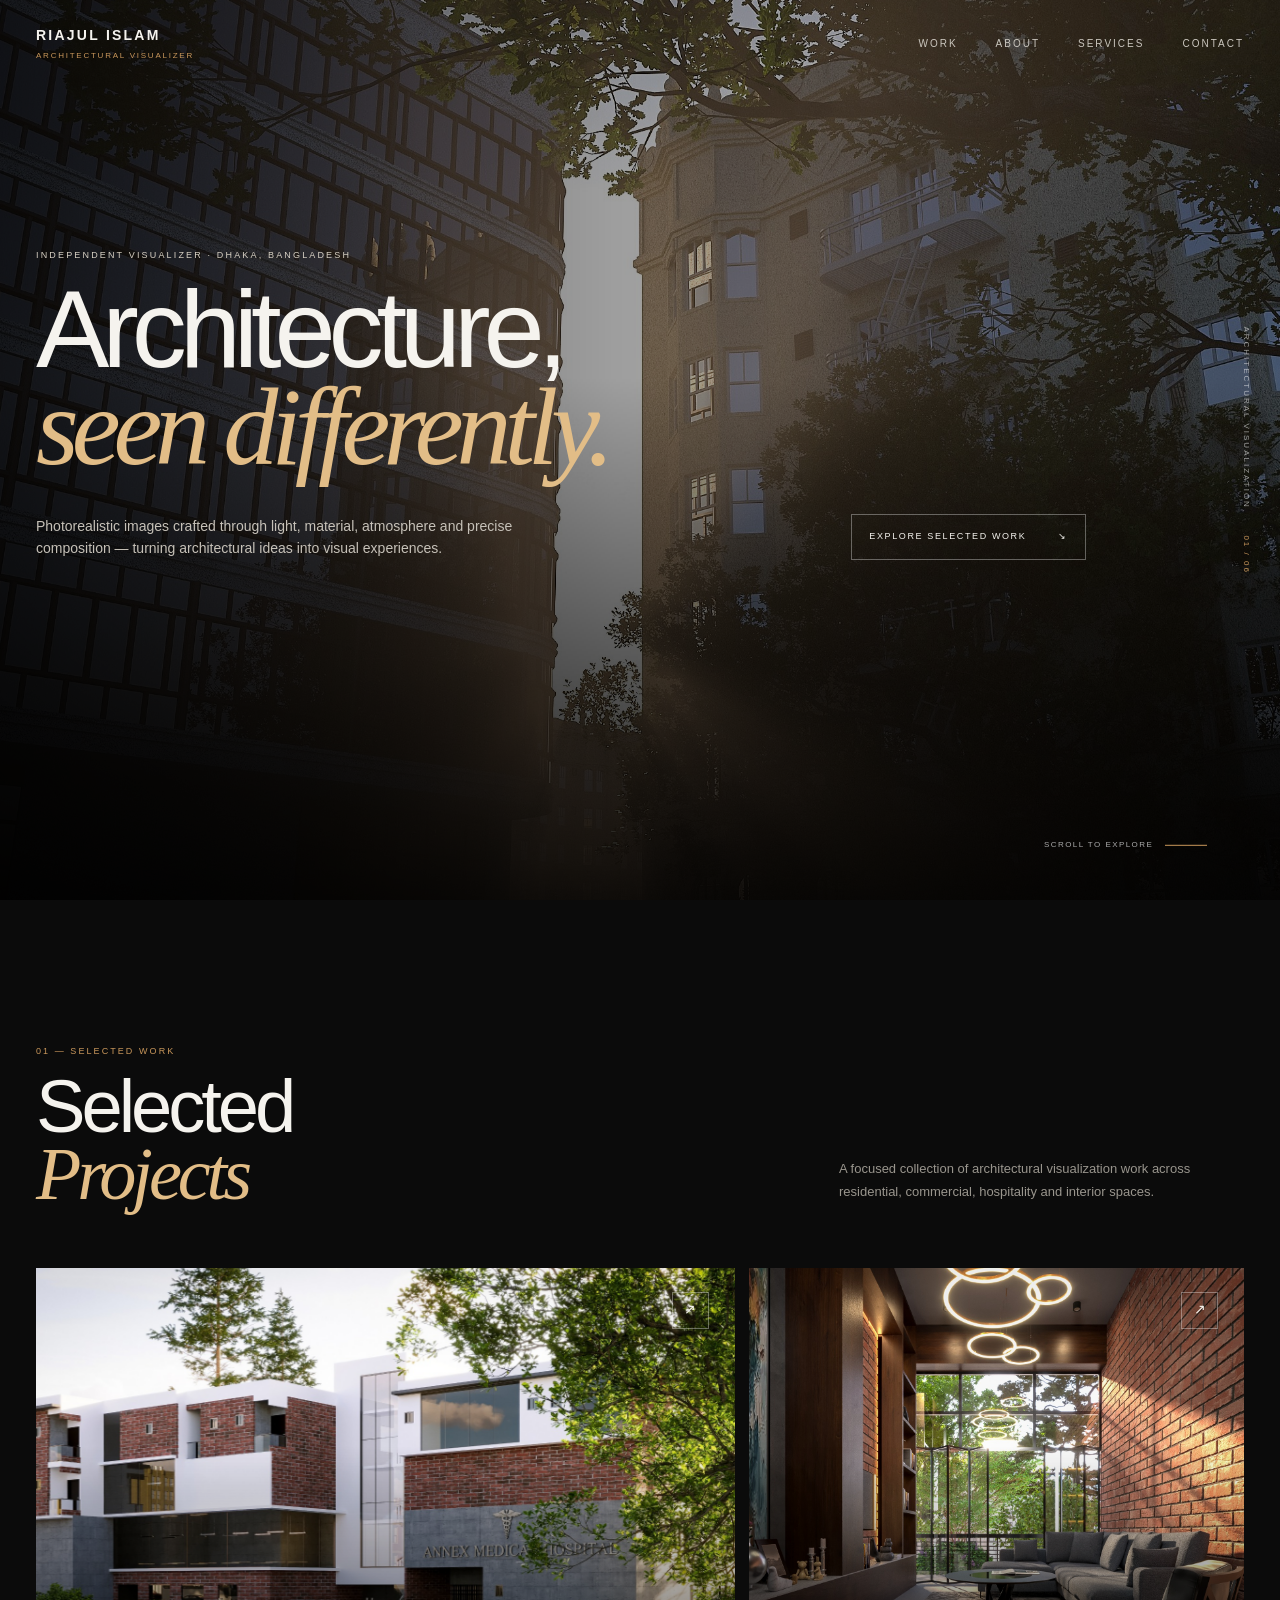
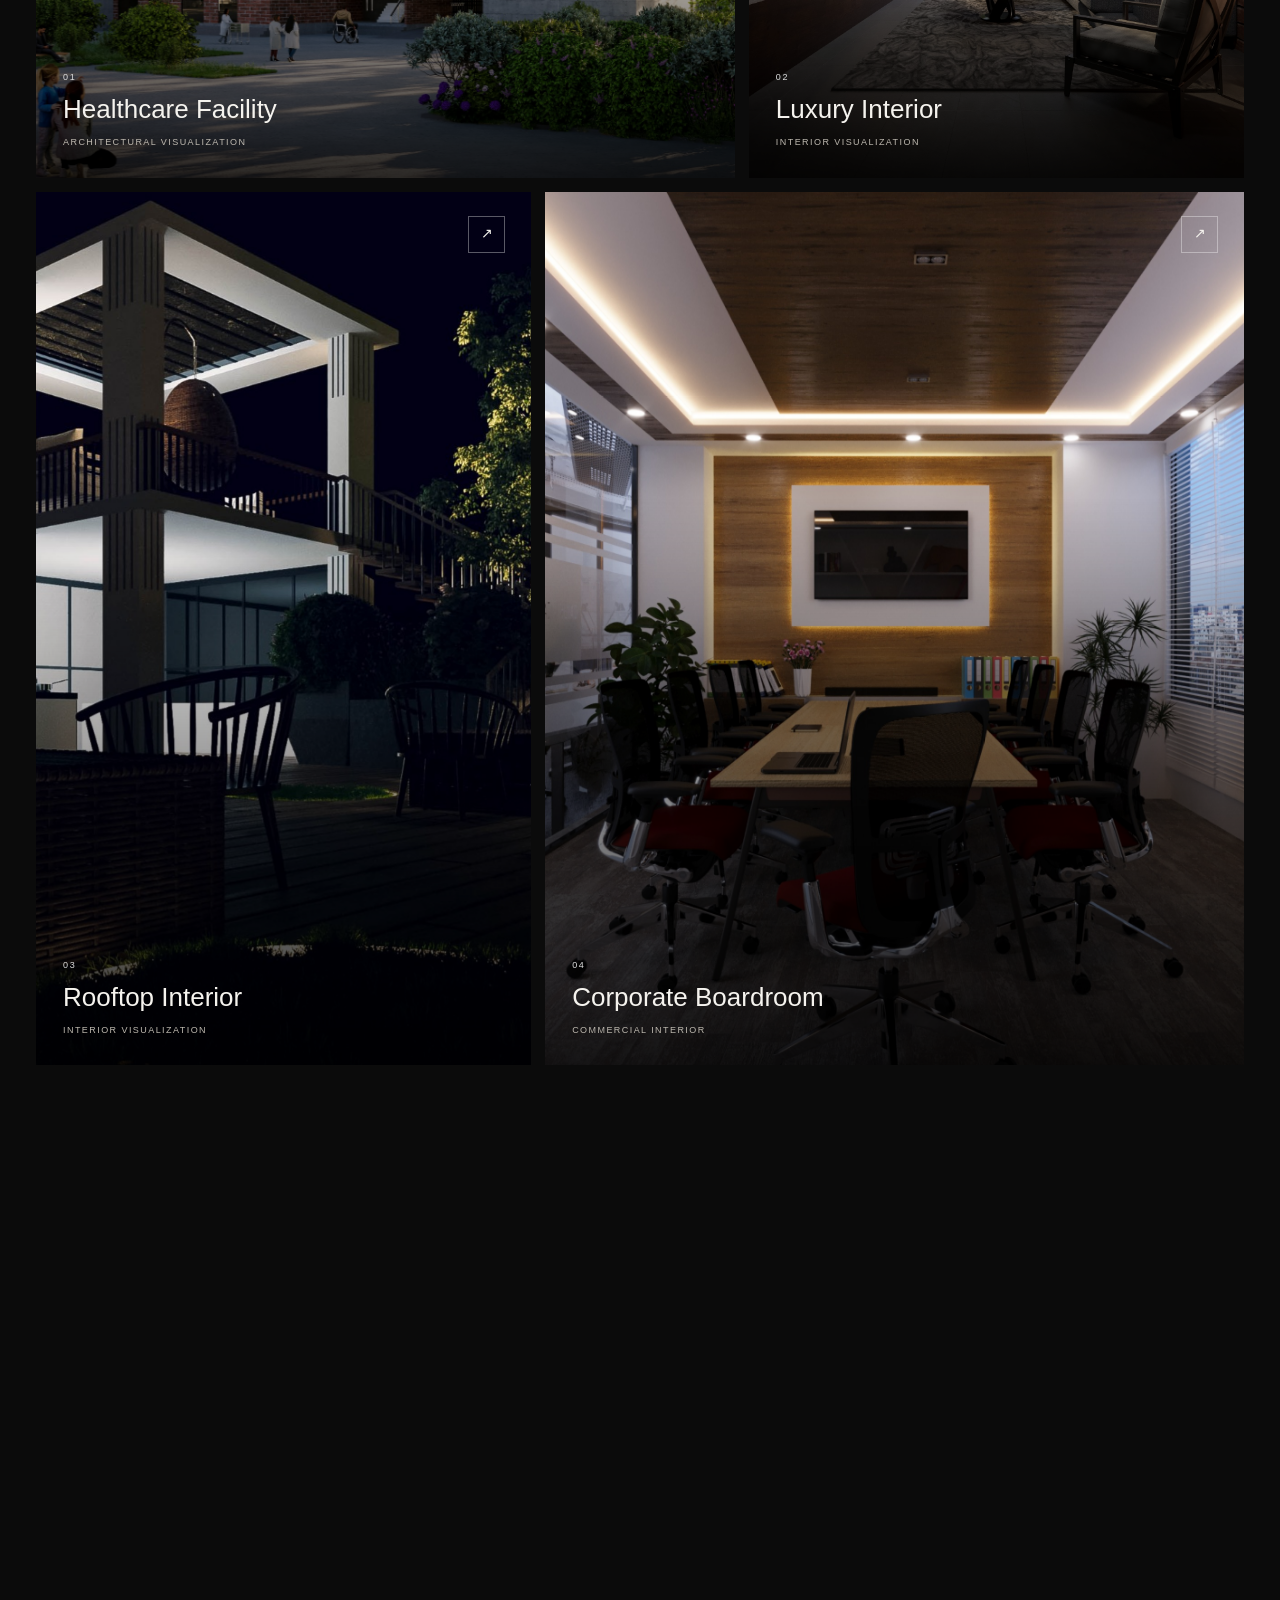
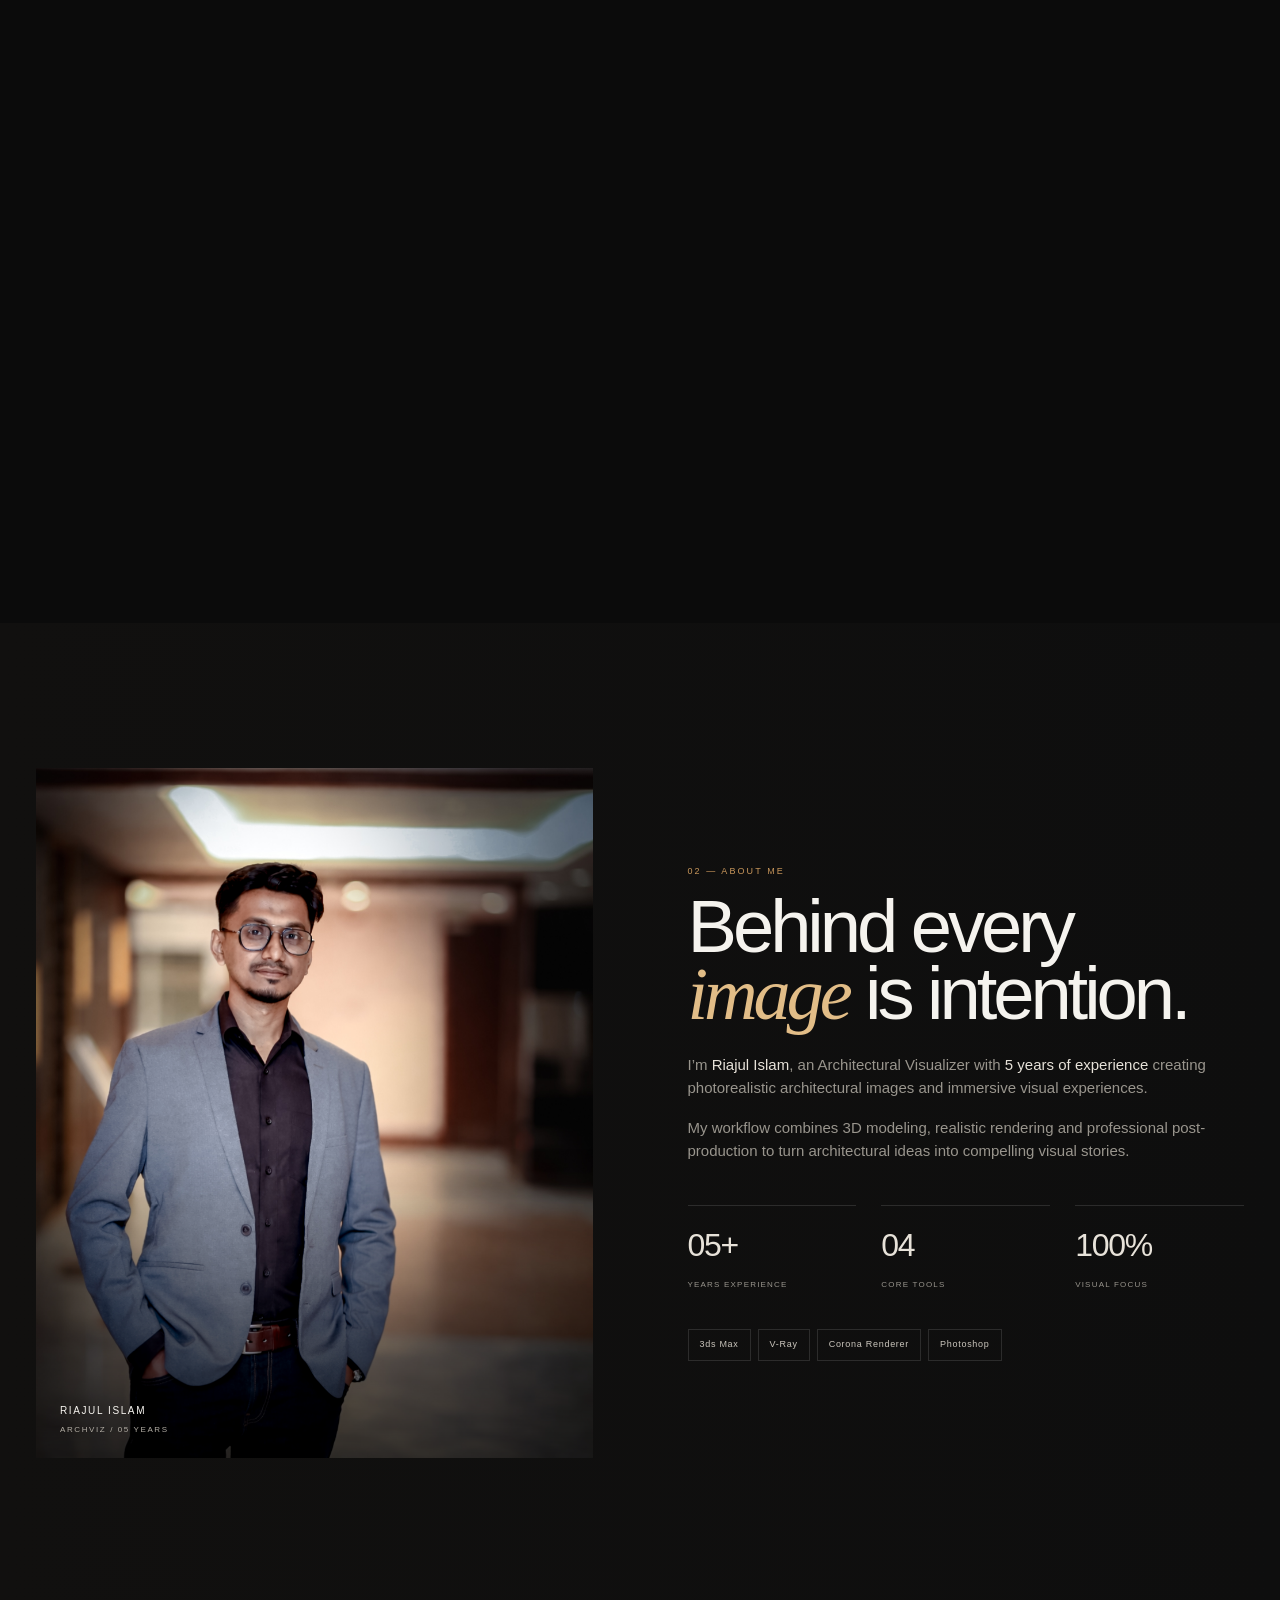
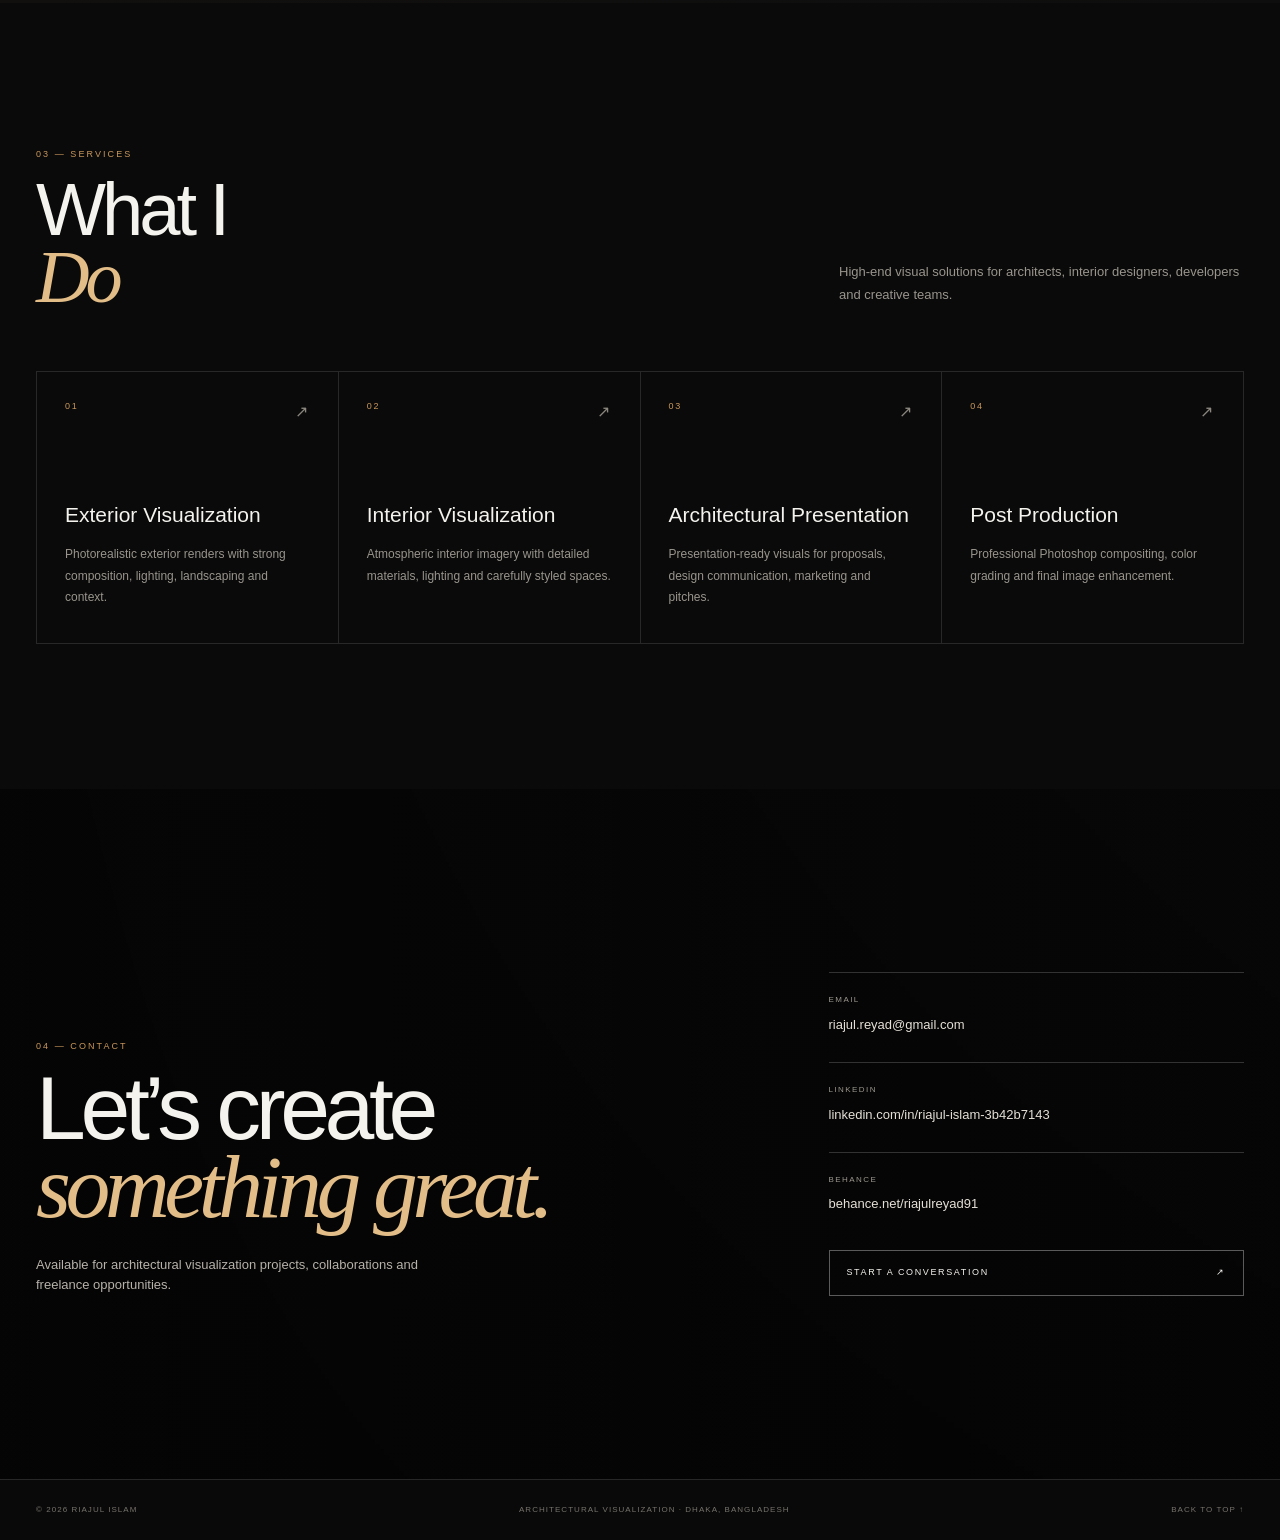
==== index.html @ 5439df8e "Add files via upload" ====
<!doctype html>
<html lang="en">
<head>
<meta charset="utf-8"><meta name="viewport" content="width=device-width,initial-scale=1">
<title>Riajul Islam — Architectural Visualizer</title>
<meta name="description" content="Riajul Islam — Architectural Visualizer creating photorealistic architectural imagery, interiors and exteriors.">
<link rel="stylesheet" href="assets/css/style.css">
</head>
<body>
<header class="nav">
  <div class="container nav-inner">
    <a class="logo" href="index.html"><span>RIAJUL ISLAM</span><small>ARCHITECTURAL VISUALIZER</small></a>
    <button class="menu" aria-label="Menu">☰</button>
    <nav class="nav-links"><a href="#work">Work</a><a href="#about">About</a><a href="#services">Services</a><a href="#contact">Contact</a></nav>
  </div>
</header>

<main>
<section class="hero">
  <div class="hero-image"><img src="assets/images/hero.jpg" alt="Architectural visualization by Riajul Islam"></div>
  <div class="hero-overlay"></div>
  <div class="hero-side">ARCHITECTURAL VISUALIZATION <span>01 / 06</span></div>
  <div class="container hero-content">
    <div class="kicker">Independent Visualizer · Dhaka, Bangladesh</div>
    <h1><span class="hero-line hero-line-1">Architecture,</span><br><em class="hero-line hero-line-2">seen differently.</em></h1>
    <div class="hero-bottom">
      <p class="hero-copy">Photorealistic images crafted through light, material, atmosphere and precise composition — turning architectural ideas into visual experiences.</p>
      <a class="btn" href="#work">Explore selected work <span>↘</span></a>
    </div>
  </div>
  <a class="scroll-cue" href="#work"><span>Scroll to explore</span><i></i></a>
</section>

<section id="work" class="section work-section">
 <div class="container">
  <div class="section-head reveal">
   <div><div class="eyebrow">01 — Selected Work</div><h2>Selected<br><em>Projects</em></h2></div>
   <p class="section-intro">A focused collection of architectural visualization work across residential, commercial, hospitality and interior spaces.</p>
  </div>
  <div id="project-grid" class="work-grid" aria-live="polite"></div>
  </div>
 </div>
</section>

<section id="about" class="section about">
 <div class="container about-grid">
  <div class="about-image reveal"><img src="assets/images/about-detail.jpg" alt="Riajul Islam — Architectural Visualizer"><div class="portrait-label">RIAJUL ISLAM <span>ARCHVIZ / 05 YEARS</span></div></div>
  <div class="about-copy reveal">
   <div class="eyebrow">02 — About Me</div><h2>Behind every<br><em>image</em> is intention.</h2>
   <p>I’m <strong>Riajul Islam</strong>, an Architectural Visualizer with <strong>5 years of experience</strong> creating photorealistic architectural images and immersive visual experiences.</p>
   <p>My workflow combines 3D modeling, realistic rendering and professional post-production to turn architectural ideas into compelling visual stories.</p>
   <div class="stats"><div class="stat"><strong>05+</strong><span>Years Experience</span></div><div class="stat"><strong>04</strong><span>Core Tools</span></div><div class="stat"><strong>100%</strong><span>Visual Focus</span></div></div>
   <div class="skills"><span class="tag">3ds Max</span><span class="tag">V-Ray</span><span class="tag">Corona Renderer</span><span class="tag">Photoshop</span></div>
  </div>
 </div>
</section>

<section id="services" class="section services-section">
 <div class="container">
  <div class="section-head reveal"><div><div class="eyebrow">03 — Services</div><h2>What I<br><em>Do</em></h2></div><p class="section-intro">High-end visual solutions for architects, interior designers, developers and creative teams.</p></div>
  <div class="services">
   <div class="service reveal"><div class="service-top"><span>01</span><i>↗</i></div><h3>Exterior Visualization</h3><p>Photorealistic exterior renders with strong composition, lighting, landscaping and context.</p></div>
   <div class="service reveal"><div class="service-top"><span>02</span><i>↗</i></div><h3>Interior Visualization</h3><p>Atmospheric interior imagery with detailed materials, lighting and carefully styled spaces.</p></div>
   <div class="service reveal"><div class="service-top"><span>03</span><i>↗</i></div><h3>Architectural Presentation</h3><p>Presentation-ready visuals for proposals, design communication, marketing and pitches.</p></div>
   <div class="service reveal"><div class="service-top"><span>04</span><i>↗</i></div><h3>Post Production</h3><p>Professional Photoshop compositing, color grading and final image enhancement.</p></div>
  </div>
 </div>
</section>

<section id="contact" class="contact">
 <div class="contact-image"><img src="assets/images/contact.jpg" alt="Architectural night visualization"></div><div class="contact-overlay"></div>
 <div class="container contact-inner">
  <div class="reveal"><div class="eyebrow">04 — Contact</div><h2>Let’s create<br><em>something great.</em></h2><p class="contact-lead">Available for architectural visualization projects, collaborations and freelance opportunities.</p></div>
  <div class="contact-info reveal">
   <div class="contact-item"><small>Email</small><a href="mailto:riajul.reyad@gmail.com">riajul.reyad@gmail.com</a></div>
   <div class="contact-item"><small>LinkedIn</small><a href="https://www.linkedin.com/in/riajul-islam-3b42b7143/" target="_blank" rel="noopener">linkedin.com/in/riajul-islam-3b42b7143</a></div>
   <div class="contact-item"><small>Behance</small><a href="https://www.behance.net/riajulreyad91" target="_blank" rel="noopener">behance.net/riajulreyad91</a></div>
   <a class="btn contact-btn" href="mailto:riajul.reyad@gmail.com">Start a conversation <span>↗</span></a>
  </div>
 </div>
</section>
</main>
<footer class="footer"><div class="container"><span>© 2026 Riajul Islam</span><span>Architectural Visualization · Dhaka, Bangladesh</span><a href="#top">Back to top ↑</a></div></footer>
<script src="assets/projects.js"></script>
<script src="assets/js/main.js"></script>
</body></html>
---- assets/css/style.css ----
:root{--bg:#090909;--panel:#101010;--panel2:#141311;--text:#f5f3ee;--muted:#99958d;--line:rgba(255,255,255,.12);--line2:rgba(255,255,255,.07);--accent:#c9975b;--accent2:#e2bd87;--max:1320px}
*{box-sizing:border-box;margin:0;padding:0}html{scroll-behavior:smooth}body{background:var(--bg);color:var(--text);font-family:Inter,Arial,sans-serif;line-height:1.55}body,button,input,textarea{font-family:Inter,Arial,sans-serif}a{color:inherit;text-decoration:none}img{display:block;width:100%;height:100%;object-fit:cover}.container{width:min(var(--max),calc(100% - 72px));margin:auto}
.nav{position:fixed;top:0;left:0;width:100%;z-index:50;padding:25px 0;transition:.35s}.nav.scrolled{background:rgba(8,8,8,.82);backdrop-filter:blur(18px);border-bottom:1px solid var(--line)}.nav-inner{display:flex;justify-content:space-between;align-items:center}.logo{display:flex;flex-direction:column;gap:3px;letter-spacing:.16em;font-weight:800;font-size:14px}.logo small{font-size:8px;letter-spacing:.22em;color:var(--accent);font-weight:500}.nav-links{display:flex;gap:38px;font-size:10px;text-transform:uppercase;letter-spacing:.2em;color:#cbc7bf}.nav-links a{position:relative}.nav-links a:after{content:"";position:absolute;left:0;bottom:-8px;width:0;height:1px;background:var(--accent);transition:.3s}.nav-links a:hover:after{width:100%}.menu{display:none;background:none;border:0;color:#fff;font-size:24px}
.hero{min-height:100vh;position:relative;display:flex;align-items:flex-end;overflow:hidden}.hero-image{position:absolute;inset:0}.hero-image img{transform:scale(1.08);opacity:1;will-change:transform,opacity}.hero-overlay{position:absolute;inset:0;background:linear-gradient(90deg,rgba(0,0,0,.76) 0%,rgba(0,0,0,.38) 48%,rgba(0,0,0,.2) 100%),linear-gradient(0deg,rgba(0,0,0,.82),transparent 58%)}.hero-side{position:absolute;right:28px;top:50%;writing-mode:vertical-rl;transform:translateY(-50%);font-size:8px;letter-spacing:.25em;color:rgba(255,255,255,.58);z-index:2}.hero-side span{margin-top:22px;color:var(--accent)}.hero-content{position:relative;z-index:2;padding:0 0 92px}.kicker{font-size:9px;letter-spacing:.24em;text-transform:uppercase;color:#d7d0c4;margin-bottom:18px}.hero h1{font-size:clamp(58px,8.6vw,126px);line-height:.88;letter-spacing:-.065em;font-weight:500;max-width:1000px}.hero h1 em,.section h2 em,.contact h2 em{font-family:Georgia,serif;font-weight:400;font-style:italic;color:var(--accent2)}.hero-bottom{display:flex;justify-content:space-between;align-items:end;gap:40px;margin-top:38px;max-width:1050px}.hero-copy{color:#c6c1b8;max-width:510px;font-size:14px}.btn{display:inline-flex;align-items:center;justify-content:space-between;gap:32px;min-width:205px;border:1px solid rgba(255,255,255,.34);padding:15px 17px;font-size:9px;text-transform:uppercase;letter-spacing:.18em;transition:.3s}.btn:hover{background:var(--text);color:#111;border-color:var(--text)}.scroll-cue{position:absolute;right:73px;bottom:43px;z-index:3;display:flex;align-items:center;gap:12px;font-size:8px;text-transform:uppercase;letter-spacing:.18em;color:#aaa}.scroll-cue i{display:block;width:42px;height:1px;background:var(--accent)}

/* Cinematic hero entrance */
.hero-image{overflow:hidden}
.hero-overlay{opacity:1;will-change:opacity}
.hero-content,.hero-side,.scroll-cue{will-change:opacity,transform}
.hero.animate-in .hero-image img{
  animation:heroImageIn 2.1s cubic-bezier(.16,.8,.2,1) both;
}
.hero.animate-in .hero-overlay{
  animation:heroOverlayIn 1.7s ease both;
}
.hero.animate-in .hero-side{
  animation:heroSideIn .9s .65s cubic-bezier(.16,.8,.2,1) both;
}
.hero.animate-in .kicker{
  animation:heroTextIn .85s .95s cubic-bezier(.16,.8,.2,1) both;
}
.hero.animate-in .hero-line-1{
  animation:heroTextIn 1s 1.12s cubic-bezier(.16,.8,.2,1) both;
}
.hero.animate-in .hero-line-2{
  animation:heroTextIn 1.05s 1.34s cubic-bezier(.16,.8,.2,1) both;
}
.hero.animate-in .hero-copy{
  animation:heroTextIn .9s 1.72s cubic-bezier(.16,.8,.2,1) both;
}
.hero.animate-in .hero-bottom .btn{
  animation:heroButtonIn .9s 1.9s cubic-bezier(.16,.8,.2,1) both;
}
.hero.animate-in .scroll-cue{
  animation:heroSideIn .9s 2.15s cubic-bezier(.16,.8,.2,1) both;
}
.hero-line{display:inline-block;opacity:0}
.hero.animate-in .hero-line,.hero.animate-in .kicker,.hero.animate-in .hero-copy,.hero.animate-in .hero-bottom .btn,
.hero.animate-in .hero-side,.hero.animate-in .scroll-cue{animation-fill-mode:both}

@keyframes heroImageIn{
  from{opacity:0;transform:scale(1.08)}
  to{opacity:1;transform:scale(1.02)}
}
@keyframes heroOverlayIn{from{opacity:0}to{opacity:1}}
@keyframes heroTextIn{
  from{opacity:0;transform:translate3d(0,28px,0);filter:blur(5px)}
  to{opacity:1;transform:translate3d(0,0,0);filter:blur(0)}
}
@keyframes heroButtonIn{
  from{opacity:0;transform:translate3d(18px,0,0);filter:blur(3px)}
  to{opacity:1;transform:translate3d(0,0,0);filter:blur(0)}
}
@keyframes heroSideIn{
  from{opacity:0;transform:translate3d(18px,-50%,0)}
  to{opacity:1;transform:translate3d(0,-50%,0)}
}
@media (prefers-reduced-motion: reduce){
  .hero.animate-in .hero-image img,.hero.animate-in .hero-overlay,.hero.animate-in .hero-side,
  .hero.animate-in .kicker,.hero.animate-in .hero-line-1,.hero.animate-in .hero-line-2,
  .hero.animate-in .hero-copy,.hero.animate-in .hero-bottom .btn,.hero.animate-in .scroll-cue{
    animation:none!important;opacity:1!important;transform:none!important;filter:none!important;
  }
}

/* Premium cinematic motion layer */
.hero::before{
  content:"";position:absolute;inset:-12%;z-index:1;pointer-events:none;
  background:radial-gradient(circle at 50% 42%,rgba(226,189,135,.16),transparent 22%,rgba(0,0,0,0) 46%);
  mix-blend-mode:screen;opacity:0;transform:translate3d(var(--light-x,0px),var(--light-y,0px),0) scale(1.08);
  transition:transform .25s ease-out;will-change:transform,opacity;
}
.hero::after{
  content:"";position:absolute;inset:0;z-index:1;pointer-events:none;
  background:linear-gradient(115deg,transparent 30%,rgba(255,244,218,.055) 47%,transparent 64%);
  background-size:220% 100%;opacity:0;
}
.hero.animate-in::before{animation:ambientLightIn 2.2s 1.15s ease both}
.hero.animate-in::after{animation:lightSweep 4.8s 1.45s cubic-bezier(.2,.7,.2,1) both}
.hero-image img{transition:transform .12s linear;will-change:transform}
.hero-overlay{z-index:1}
.hero-content,.hero-side,.scroll-cue{z-index:3}
.hero-image{z-index:0}
@keyframes ambientLightIn{from{opacity:0}to{opacity:.78}}
@keyframes lightSweep{0%{opacity:0;background-position:130% 0}18%{opacity:.75}55%{opacity:.28;background-position:0 0}100%{opacity:0;background-position:-40% 0}}

/* Scroll-driven image parallax */
.project-card{--parallax-y:0px}
.project-card img{transform:translate3d(0,var(--parallax-y),0) scale(1.06);will-change:transform}
.project-card:hover img{transform:translate3d(0,var(--parallax-y),0) scale(1.09);filter:saturate(.82)}
.about-image,.contact-image{--parallax-y:0px}
.about-image img,.contact-image img{transform:translate3d(0,var(--parallax-y),0) scale(1.06);will-change:transform}
.gallery>div{--parallax-y:0px}
.gallery>div img{transform:translate3d(0,var(--parallax-y),0) scale(1.035);will-change:transform}
.gallery>div:hover img{transform:translate3d(0,var(--parallax-y),0) scale(1.055)}

/* More refined reveal timing for content below the fold */
.work-section .project-card.reveal{transform:translateY(45px) scale(.985);transition:opacity .9s ease,transform 1s cubic-bezier(.16,.8,.2,1)}
.work-section .project-card.reveal.visible{transform:translateY(0) scale(1)}

@media(max-width:850px){
  .hero::before,.hero::after{display:none}
  .project-card img,.about-image img,.contact-image img,.gallery>div img{transform:scale(1.035)}
  .project-card:hover img,.gallery>div:hover img{transform:scale(1.05)}
}

.section{padding:145px 0}.section-head{display:flex;justify-content:space-between;gap:60px;align-items:end;margin-bottom:60px}.eyebrow{font-size:9px;letter-spacing:.23em;text-transform:uppercase;color:var(--accent);margin-bottom:15px}.section h2{font-size:clamp(42px,5.8vw,78px);line-height:.9;letter-spacing:-.055em;font-weight:500}.section-intro{max-width:405px;color:var(--muted);font-size:13px;line-height:1.8;padding-bottom:4px}.work-section{background:#0b0b0b}.work-grid{display:grid;grid-template-columns:repeat(12,1fr);gap:14px}.project-card{position:relative;overflow:hidden;background:#151515;min-height:510px}.project-large{grid-column:span 7}.project-tall{grid-column:span 5}.project-card:nth-child(3){min-height:590px}.project-card:nth-child(4){min-height:590px}.project-card:nth-child(5){min-height:540px}.project-card:nth-child(6){min-height:540px}.project-card img{transition:transform 1s cubic-bezier(.16,.8,.2,1),filter .8s}.project-card:hover img{transform:scale(1.055);filter:saturate(.82)}.card-shade{position:absolute;inset:0;background:linear-gradient(180deg,transparent 35%,rgba(0,0,0,.82) 100%)}.card-info{position:absolute;left:27px;right:27px;bottom:25px;z-index:2}.card-number{font-size:9px;letter-spacing:.18em;color:#ddd}.card-info h3{font-size:26px;line-height:1.1;font-weight:500;margin:7px 0 4px}.card-info>span:last-child{font-size:9px;letter-spacing:.16em;text-transform:uppercase;color:#bdb8af}.card-arrow{position:absolute;right:26px;top:24px;width:37px;height:37px;border:1px solid rgba(255,255,255,.35);display:grid;place-items:center;font-size:14px;font-weight:400;z-index:2;transition:.3s}.project-card:hover .card-arrow{background:#fff;color:#111;border-color:#fff;transform:translate(3px,-3px)}
.about{background:linear-gradient(90deg,#11100f,#0e0e0e)}.about-grid{display:grid;grid-template-columns:1fr 1fr;gap:95px;align-items:center}.about-image{height:690px;position:relative;overflow:hidden;background:#161616}.about-image:after{content:"";position:absolute;inset:0;background:linear-gradient(180deg,transparent 55%,rgba(0,0,0,.55))}.portrait-label{position:absolute;z-index:2;left:24px;bottom:22px;font-size:10px;letter-spacing:.16em}.portrait-label span{display:block;color:#b2ada4;font-size:8px;margin-top:5px}.about-copy h2{margin-bottom:25px}.about-copy p{color:var(--muted);font-size:15px;max-width:620px;margin:17px 0}.about-copy strong{color:#e7e2d9;font-weight:500}.stats{display:grid;grid-template-columns:repeat(3,1fr);gap:25px;margin-top:42px}.stat{border-top:1px solid var(--line);padding-top:15px}.stat strong{font-size:32px;font-weight:400;display:block;letter-spacing:-.04em}.stat span{font-size:8px;color:var(--muted);text-transform:uppercase;letter-spacing:.15em}.skills{margin-top:34px;display:flex;flex-wrap:wrap;gap:7px}.tag{border:1px solid var(--line);padding:8px 11px;font-size:9px;letter-spacing:.08em;color:#cbc6bd}
.services-section{background:#0a0a0a}.services{display:grid;grid-template-columns:repeat(4,1fr);border-top:1px solid var(--line);border-left:1px solid var(--line)}.service{padding:28px 28px 34px;border-right:1px solid var(--line);border-bottom:1px solid var(--line);min-height:270px;transition:.35s}.service:hover{background:#11100f}.service-top{display:flex;justify-content:space-between;color:var(--accent);font-size:9px;letter-spacing:.18em}.service-top i{font-style:normal;font-size:16px;color:#8b877f}.service h3{font-size:21px;font-weight:500;margin:75px 0 12px}.service p{color:var(--muted);font-size:12px;line-height:1.8;max-width:260px}
.contact{position:relative;min-height:690px;display:flex;align-items:center;overflow:hidden}.contact-image{position:absolute;inset:0}.contact-image img{filter:brightness(.5) saturate(.75)}.contact-overlay{position:absolute;inset:0;background:linear-gradient(90deg,rgba(5,5,5,.92),rgba(5,5,5,.67) 58%,rgba(5,5,5,.48)),linear-gradient(0deg,rgba(0,0,0,.5),transparent)}.contact-inner{position:relative;z-index:2;display:grid;grid-template-columns:1.25fr .75fr;gap:100px;align-items:end}.contact h2{font-size:clamp(50px,7vw,98px);line-height:.88;letter-spacing:-.06em;font-weight:500}.contact-lead{color:#b7b2aa;font-size:13px;max-width:430px;margin-top:28px}.contact-info{display:flex;flex-direction:column;gap:27px}.contact-item{border-top:1px solid rgba(255,255,255,.18);padding-top:12px}.contact-item small{font-size:8px;letter-spacing:.18em;text-transform:uppercase;color:#9d988f}.contact-item a{display:block;font-size:13px;margin-top:5px;color:#e5e0d7;word-break:break-word}.contact-item a:hover{color:var(--accent2)}.contact-btn{margin-top:8px}
.footer{border-top:1px solid var(--line);padding:24px 0;color:#77736c;font-size:8px;letter-spacing:.13em;text-transform:uppercase}.footer .container{display:flex;justify-content:space-between;gap:20px}.footer a:hover{color:var(--accent)}
.project-hero{padding:170px 0 70px;background:radial-gradient(circle at 75% 30%,rgba(201,151,91,.08),transparent 28%)}.project-hero h1{font-size:clamp(48px,8vw,112px);line-height:.9;letter-spacing:-.06em;font-weight:500;max-width:1000px}.project-meta{display:grid;grid-template-columns:1fr 1.5fr;gap:60px;margin-top:55px;padding-top:24px;border-top:1px solid var(--line)}.project-meta p{color:var(--muted);font-size:13px;max-width:650px}.gallery{display:grid;grid-template-columns:repeat(12,1fr);gap:14px;padding-bottom:110px}.gallery .wide{grid-column:span 8;height:640px}.gallery .small{grid-column:span 4;height:640px}.gallery .full{grid-column:1/-1;height:700px}.gallery>div{overflow:hidden}.gallery img{transition:transform 1s}.gallery>div:hover img{transform:scale(1.025)}.project-nav{display:flex;justify-content:space-between;border-top:1px solid var(--line);padding:25px 0 75px;text-transform:uppercase;font-size:9px;letter-spacing:.16em}.project-nav a:hover{color:var(--accent)}
.reveal{opacity:0;transform:translateY(30px);transition:opacity .8s ease,transform .8s ease}.reveal.visible{opacity:1;transform:none}
@media(max-width:850px){.container{width:min(var(--max),calc(100% - 30px))}.nav{padding:18px 0}.nav-links{display:none}.menu{display:block}.nav-links.open{display:flex;position:absolute;top:65px;left:15px;right:15px;background:#101010;padding:22px;flex-direction:column;gap:18px;border:1px solid var(--line)}.hero-content{padding-bottom:65px}.hero h1{font-size:clamp(50px,15vw,82px)}.hero-side{display:none}.hero-bottom{align-items:start;flex-direction:column;margin-top:28px}.scroll-cue{display:none}.section{padding:90px 0}.section-head{display:block;margin-bottom:38px}.section-intro{margin-top:22px}.work-grid{display:block}.project-card,.project-card:nth-child(n){min-height:430px;margin-bottom:12px}.about-grid,.contact-inner{grid-template-columns:1fr;gap:45px}.about-image{height:520px}.services{grid-template-columns:1fr 1fr}.service{min-height:245px;padding:22px}.service h3{margin-top:55px;font-size:18px}.contact{min-height:780px;padding:90px 0}.contact-info{gap:22px}.footer .container{flex-direction:column;gap:10px}.project-meta{grid-template-columns:1fr;gap:18px}.gallery{display:block;padding-bottom:60px}.gallery>div{height:430px!important;margin-bottom:12px}.project-nav{padding-bottom:55px}}
@media(max-width:520px){.services{grid-template-columns:1fr}.service{min-height:220px}.stats{gap:10px}.stat strong{font-size:26px}.card-info h3{font-size:23px}.contact h2{font-size:55px}.footer .container span:nth-child(2){display:none}}
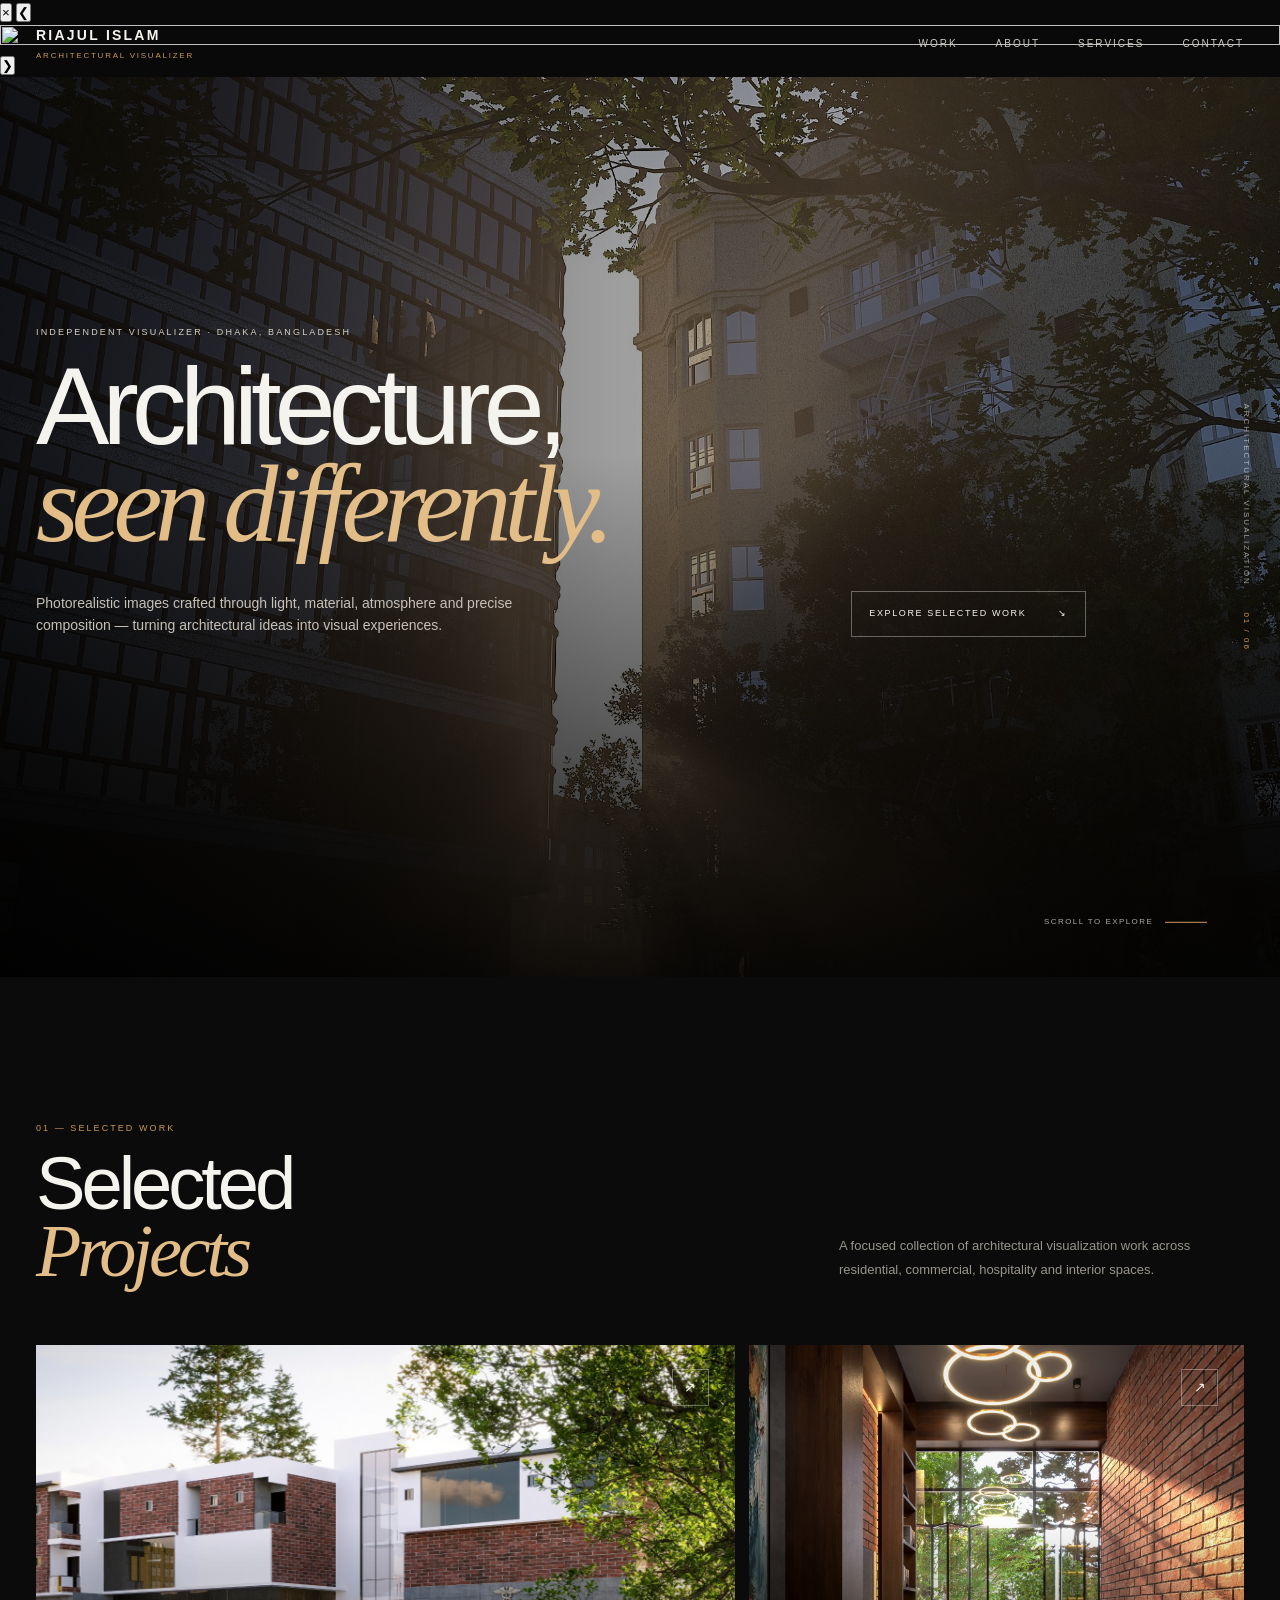
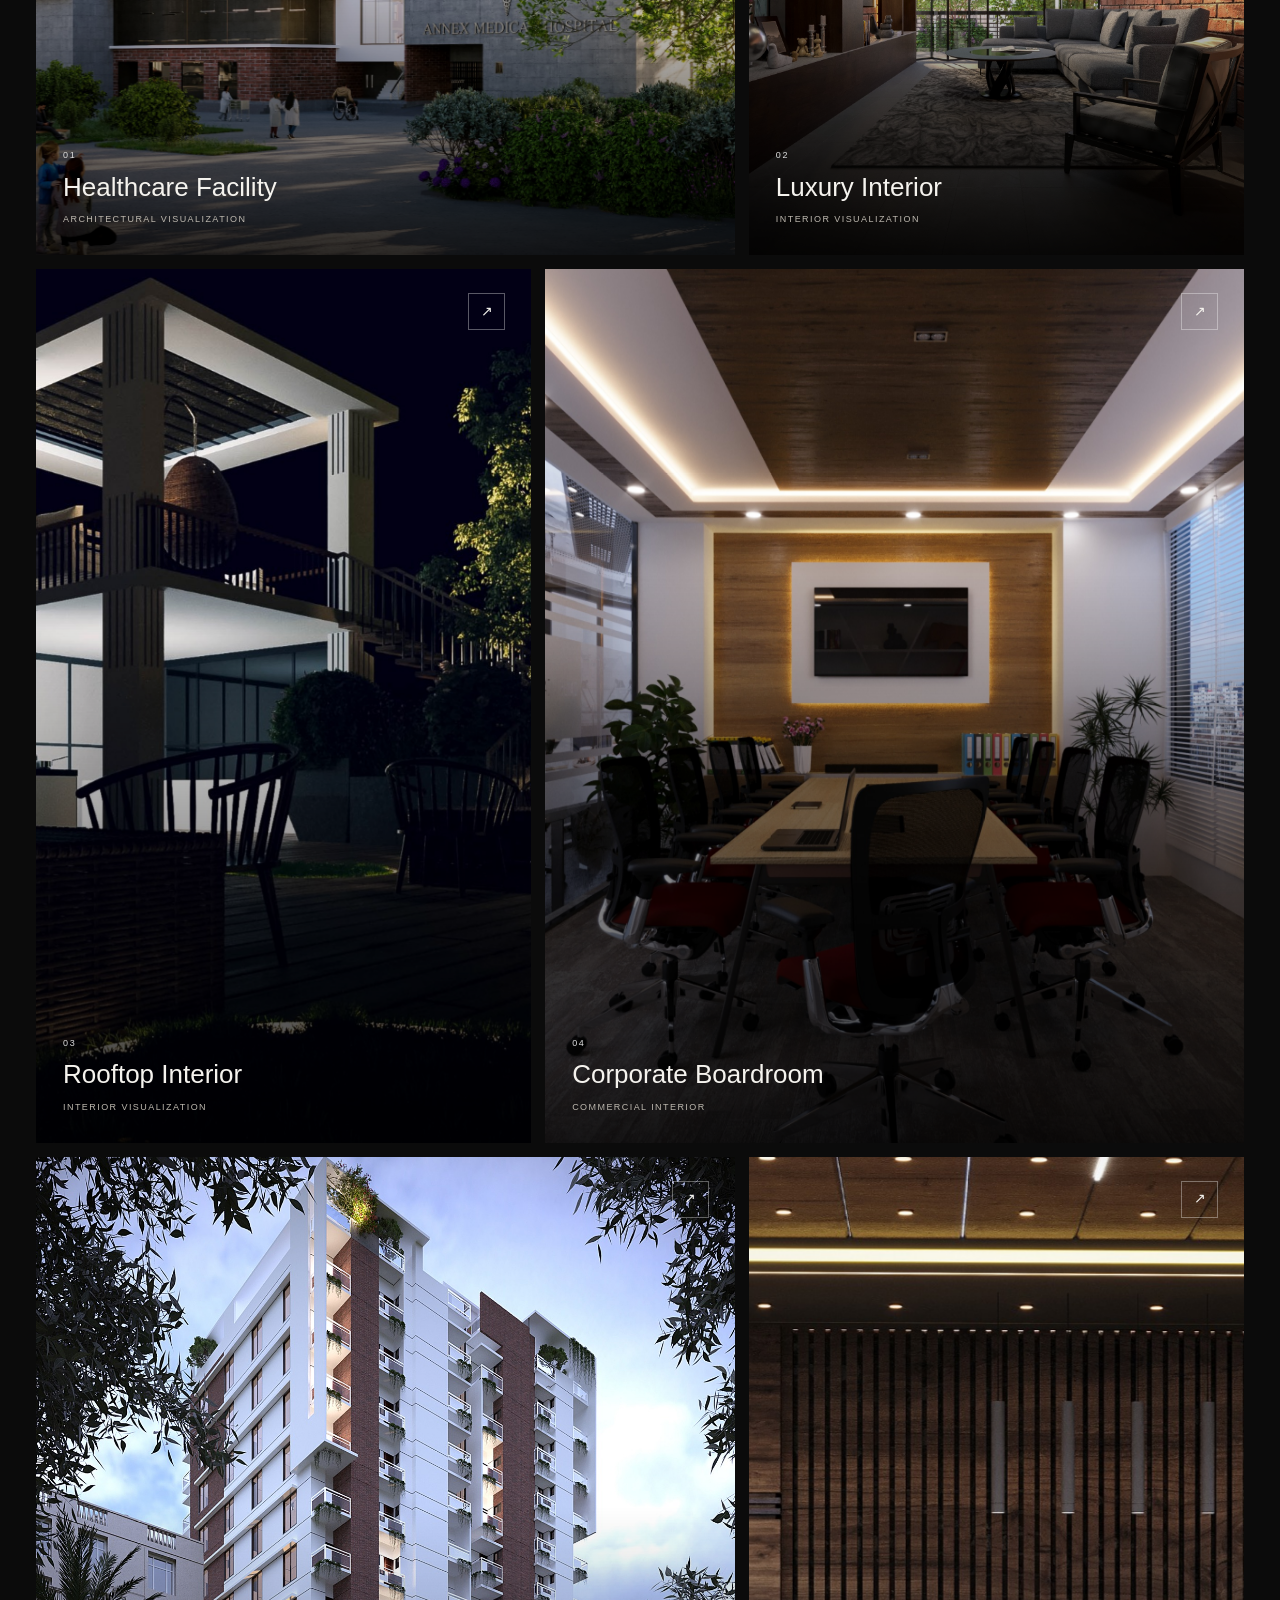
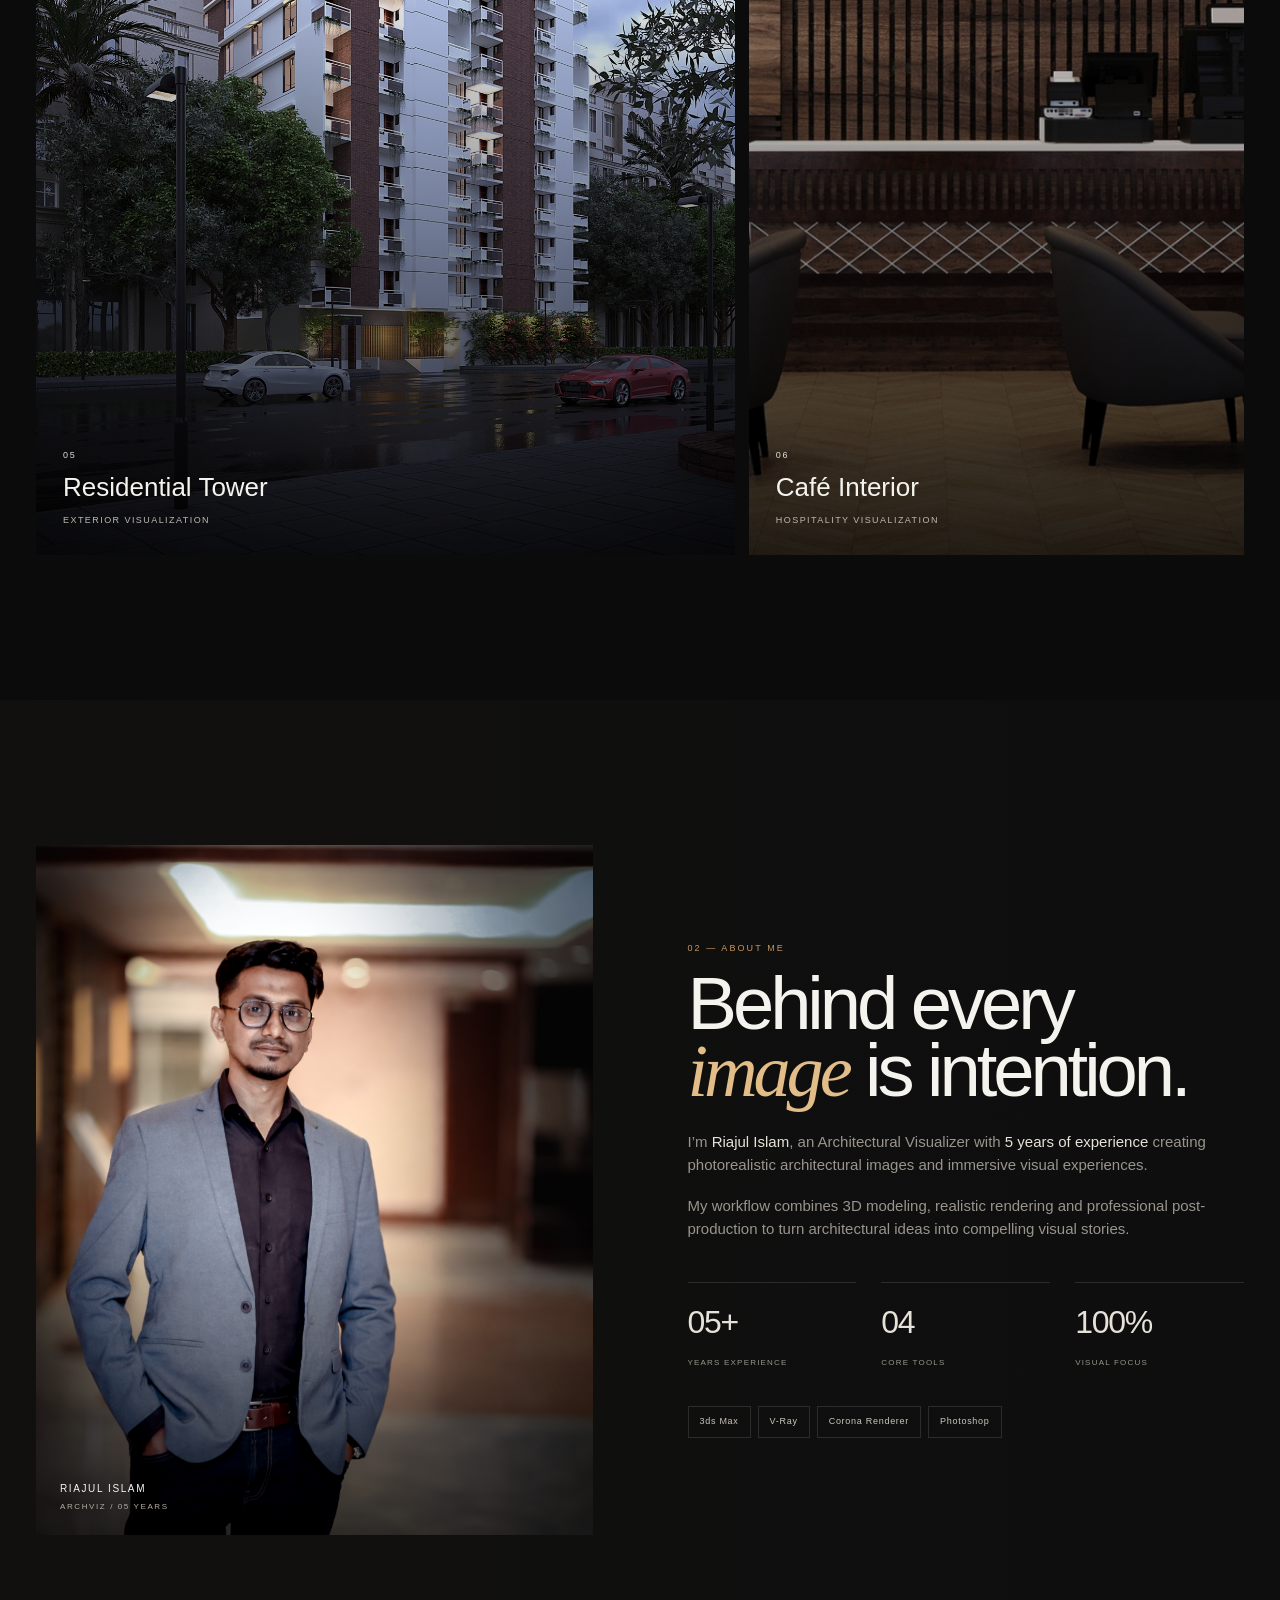
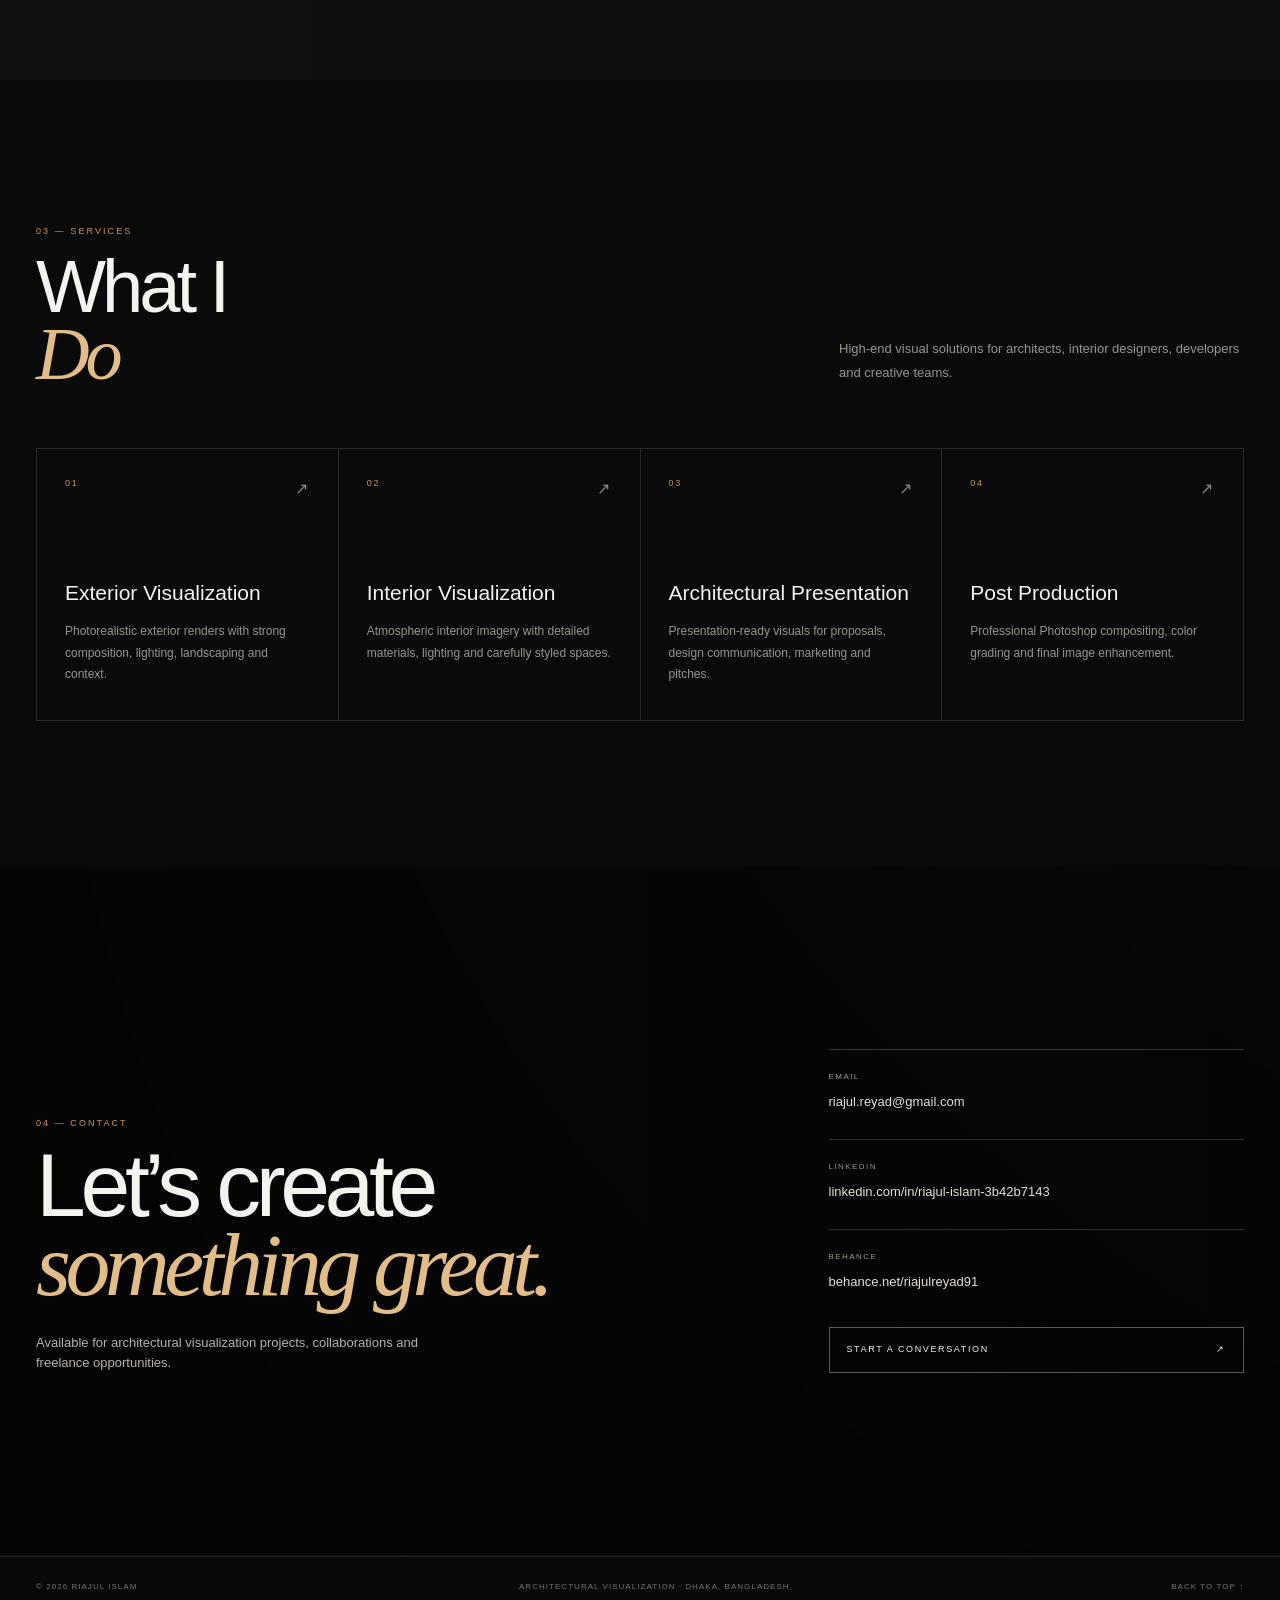
==== commit 9f8c45b8: "Update index.html" ====
--- a/index.html
+++ b/index.html
@@ -6,7 +6,19 @@
 <meta name="description" content="Riajul Islam — Architectural Visualizer creating photorealistic architectural imagery, interiors and exteriors.">
 <link rel="stylesheet" href="assets/css/style.css">
 </head>
-<body>
+<!-- LIGHTBOX -->
+<div class="lightbox" id="lightbox">
+    <button class="lightbox-close" id="lightboxClose">&times;</button>
+
+    <button class="lightbox-prev" id="lightboxPrev">&#10094;</button>
+
+    <div class="lightbox-content">
+        <img id="lightboxImage" src="" alt="">
+        <div class="lightbox-counter" id="lightboxCounter"></div>
+    </div>
+
+    <button class="lightbox-next" id="lightboxNext">&#10095;</button>
+</div><body>
 <header class="nav">
   <div class="container nav-inner">
     <a class="logo" href="index.html"><span>RIAJUL ISLAM</span><small>ARCHITECTURAL VISUALIZER</small></a>
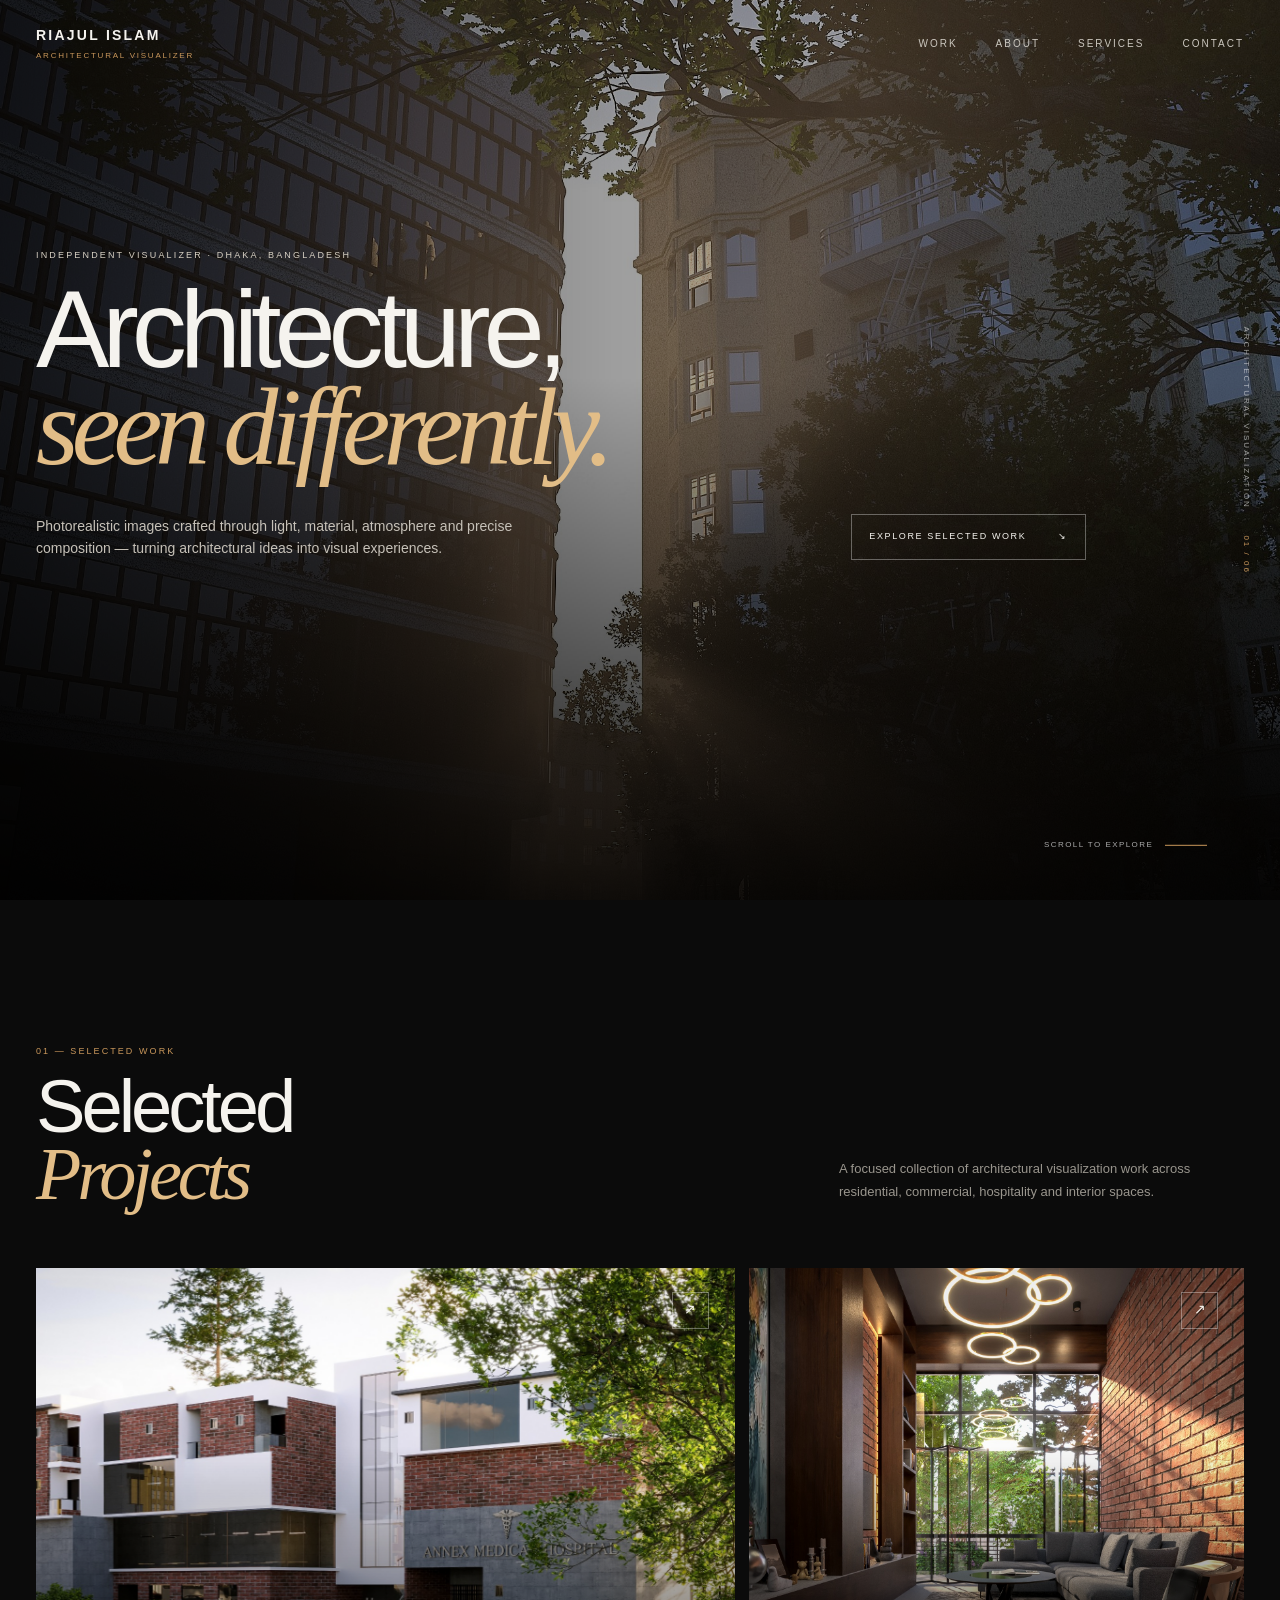
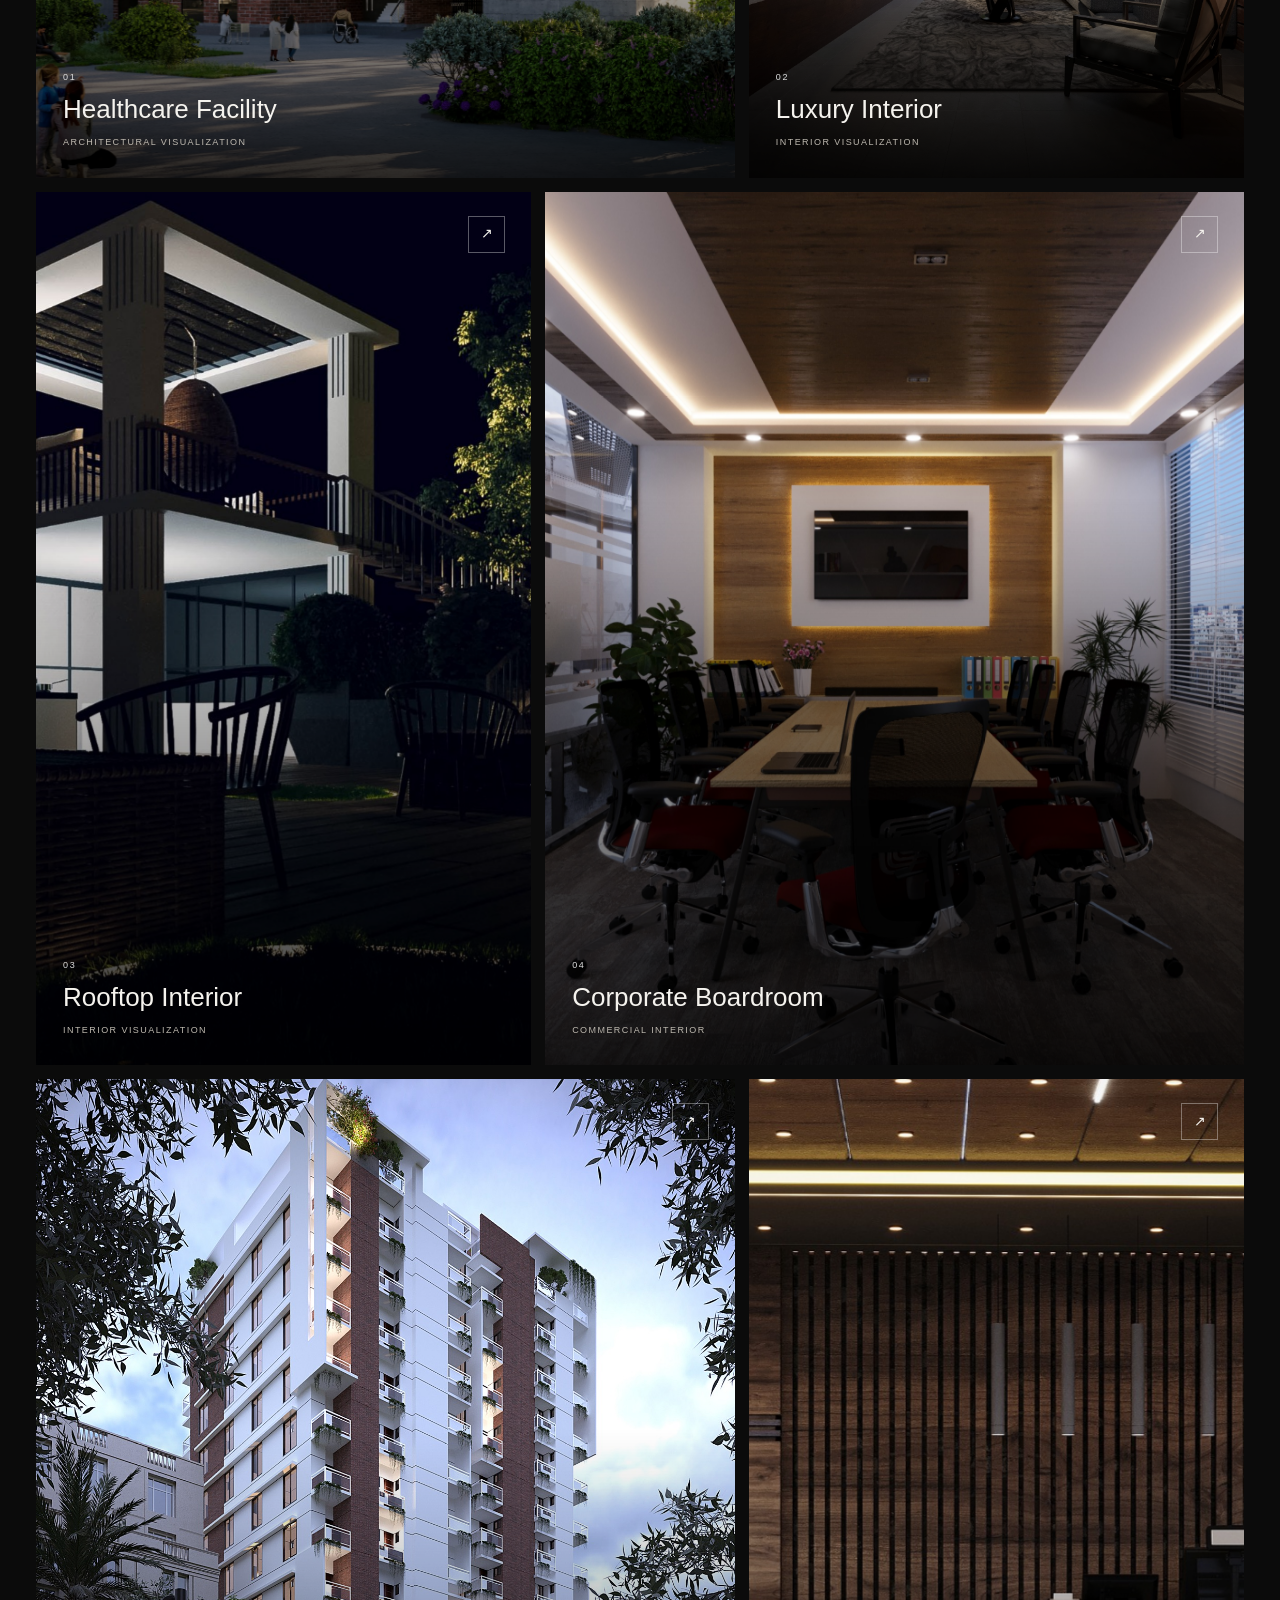
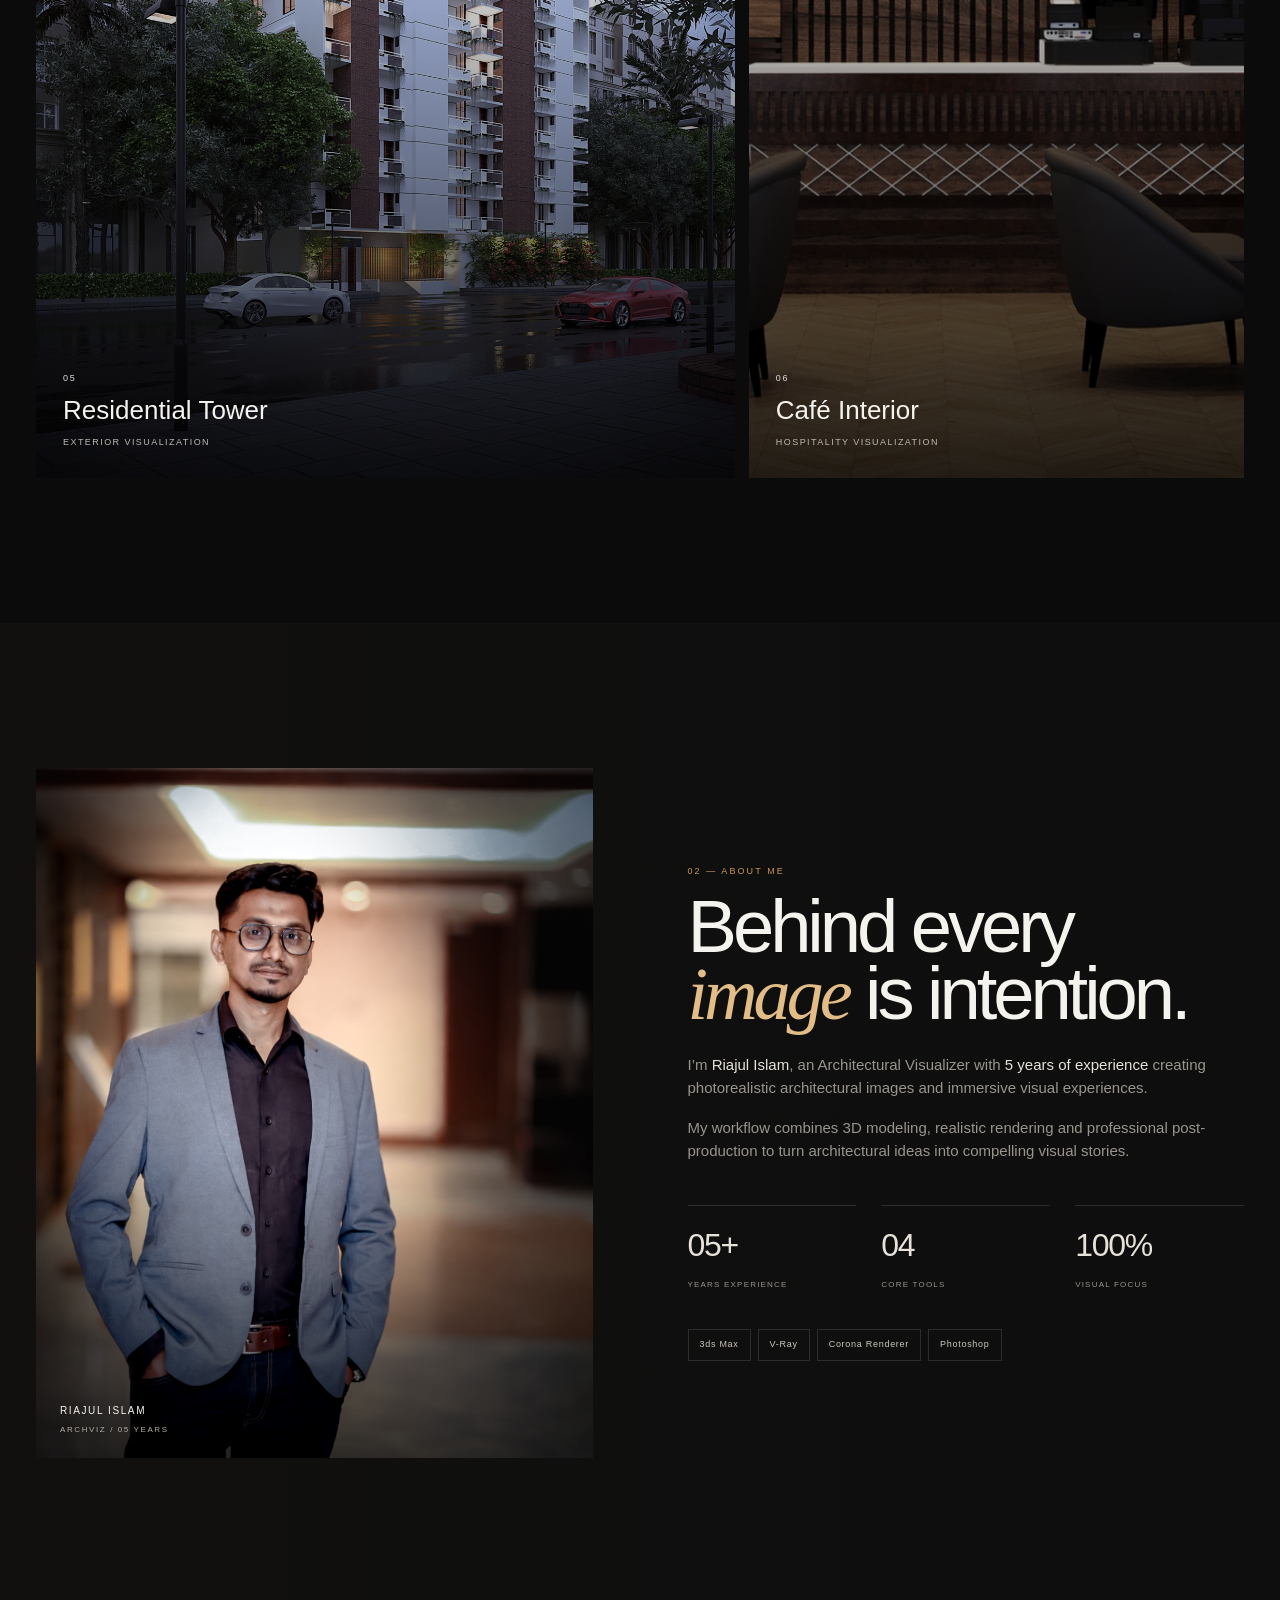
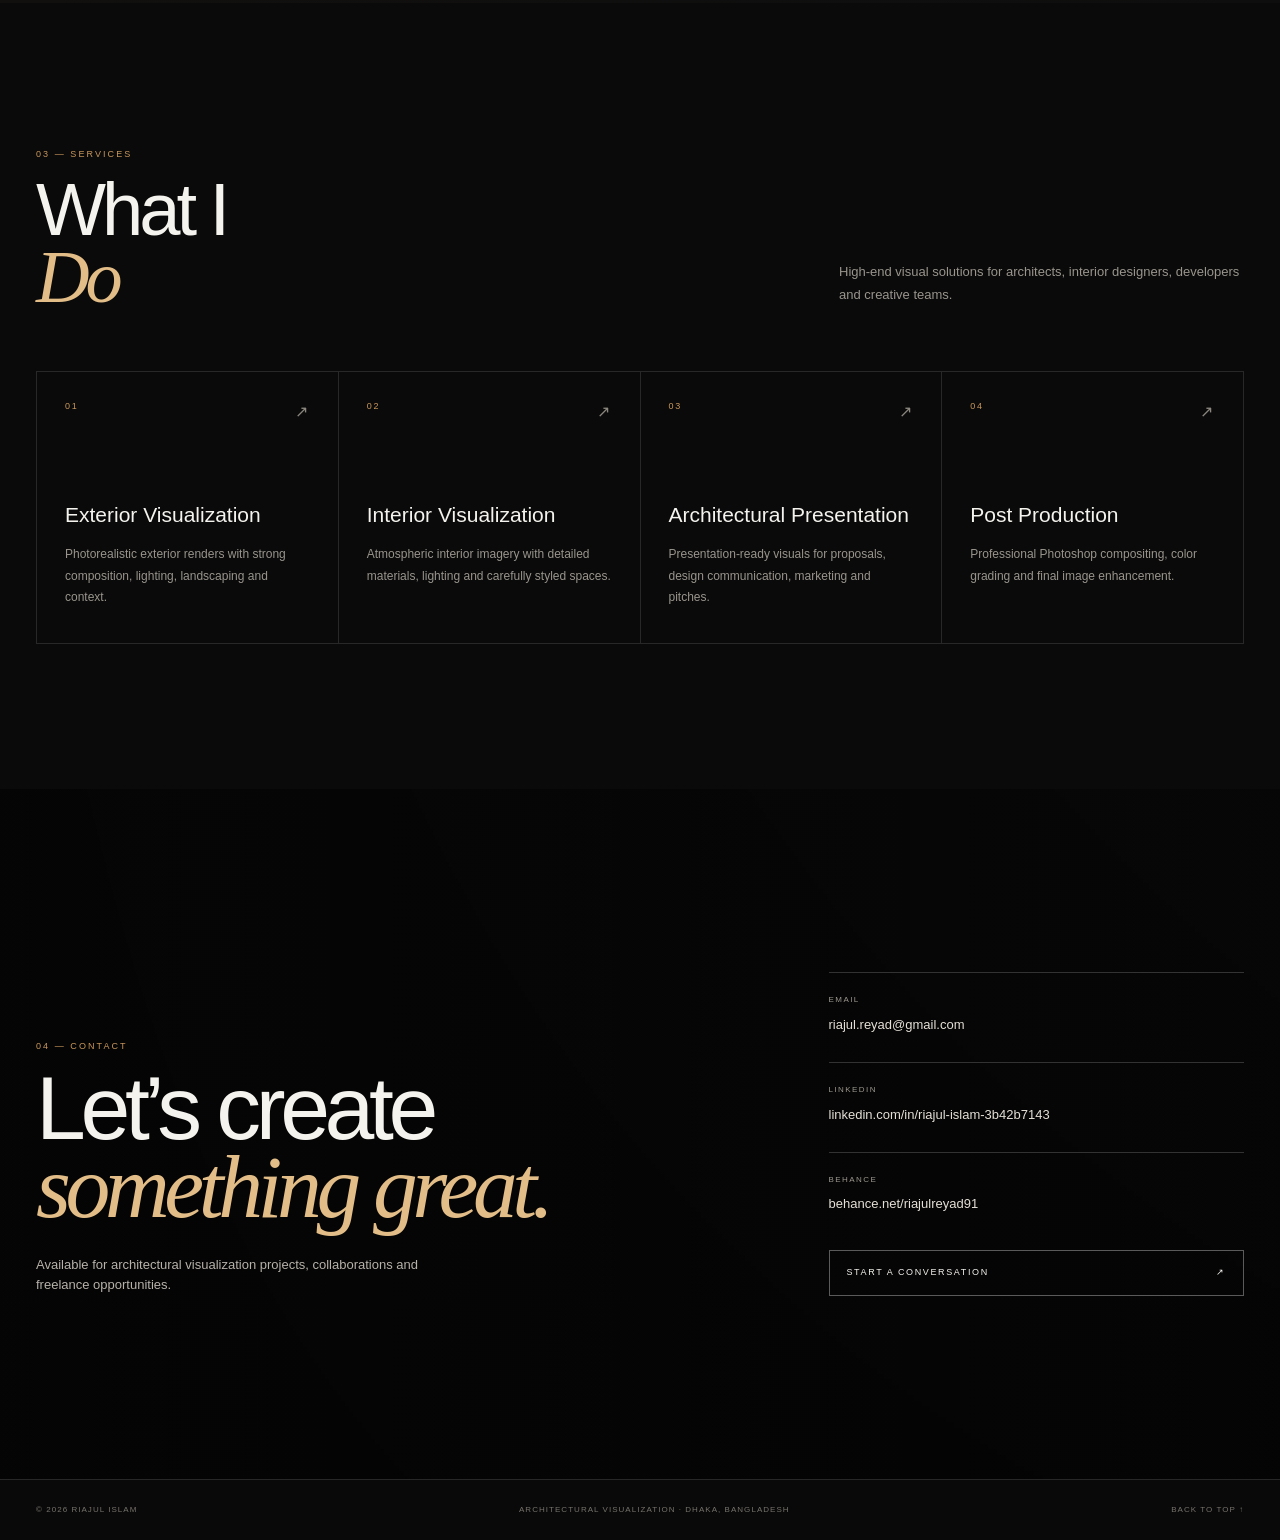
==== commit e559a869: "Update index.html" ====
--- a/index.html
+++ b/index.html
@@ -18,7 +18,8 @@
     </div>
 
     <button class="lightbox-next" id="lightboxNext">&#10095;</button>
-</div><body>
+</div>
+    <body>
 <header class="nav">
   <div class="container nav-inner">
     <a class="logo" href="index.html"><span>RIAJUL ISLAM</span><small>ARCHITECTURAL VISUALIZER</small></a>
--- a/assets/css/style.css
+++ b/assets/css/style.css
@@ -113,3 +113,227 @@
 .reveal{opacity:0;transform:translateY(30px);transition:opacity .8s ease,transform .8s ease}.reveal.visible{opacity:1;transform:none}
 @media(max-width:850px){.container{width:min(var(--max),calc(100% - 30px))}.nav{padding:18px 0}.nav-links{display:none}.menu{display:block}.nav-links.open{display:flex;position:absolute;top:65px;left:15px;right:15px;background:#101010;padding:22px;flex-direction:column;gap:18px;border:1px solid var(--line)}.hero-content{padding-bottom:65px}.hero h1{font-size:clamp(50px,15vw,82px)}.hero-side{display:none}.hero-bottom{align-items:start;flex-direction:column;margin-top:28px}.scroll-cue{display:none}.section{padding:90px 0}.section-head{display:block;margin-bottom:38px}.section-intro{margin-top:22px}.work-grid{display:block}.project-card,.project-card:nth-child(n){min-height:430px;margin-bottom:12px}.about-grid,.contact-inner{grid-template-columns:1fr;gap:45px}.about-image{height:520px}.services{grid-template-columns:1fr 1fr}.service{min-height:245px;padding:22px}.service h3{margin-top:55px;font-size:18px}.contact{min-height:780px;padding:90px 0}.contact-info{gap:22px}.footer .container{flex-direction:column;gap:10px}.project-meta{grid-template-columns:1fr;gap:18px}.gallery{display:block;padding-bottom:60px}.gallery>div{height:430px!important;margin-bottom:12px}.project-nav{padding-bottom:55px}}
 @media(max-width:520px){.services{grid-template-columns:1fr}.service{min-height:220px}.stats{gap:10px}.stat strong{font-size:26px}.card-info h3{font-size:23px}.contact h2{font-size:55px}.footer .container span:nth-child(2){display:none}}
+/* =========================================
+   PREMIUM IMAGE LIGHTBOX
+========================================= */
+
+.lightbox {
+    position: fixed;
+    inset: 0;
+    z-index: 9999;
+
+    display: flex;
+    align-items: center;
+    justify-content: center;
+
+    background: rgba(5, 5, 5, 0.96);
+
+    opacity: 0;
+    visibility: hidden;
+
+    transition:
+        opacity 0.35s ease,
+        visibility 0.35s ease;
+}
+
+.lightbox.active {
+    opacity: 1;
+    visibility: visible;
+}
+
+.lightbox-content {
+    position: relative;
+
+    width: min(90vw, 1500px);
+    height: 90vh;
+
+    display: flex;
+    align-items: center;
+    justify-content: center;
+}
+
+.lightbox-content img {
+    max-width: 100%;
+    max-height: 100%;
+
+    width: auto;
+    height: auto;
+
+    object-fit: contain;
+
+    opacity: 0;
+    transform: scale(0.96);
+
+    transition:
+        opacity 0.35s ease,
+        transform 0.35s ease;
+
+    box-shadow: 0 20px 80px rgba(0, 0, 0, 0.5);
+}
+
+.lightbox.active .lightbox-content img {
+    opacity: 1;
+    transform: scale(1);
+}
+
+
+/* CLOSE BUTTON */
+
+.lightbox-close {
+    position: absolute;
+
+    top: 28px;
+    right: 35px;
+
+    z-index: 10;
+
+    width: 45px;
+    height: 45px;
+
+    border: 1px solid rgba(255,255,255,0.3);
+    border-radius: 50%;
+
+    background: rgba(0,0,0,0.25);
+
+    color: white;
+
+    font-size: 30px;
+    font-weight: 200;
+
+    cursor: pointer;
+
+    transition:
+        background 0.3s ease,
+        transform 0.3s ease;
+}
+
+.lightbox-close:hover {
+    background: rgba(255,255,255,0.12);
+    transform: rotate(90deg);
+}
+
+
+/* PREVIOUS / NEXT */
+
+.lightbox-prev,
+.lightbox-next {
+    position: absolute;
+
+    top: 50%;
+    transform: translateY(-50%);
+
+    z-index: 10;
+
+    width: 55px;
+    height: 55px;
+
+    border: 1px solid rgba(255,255,255,0.25);
+    border-radius: 50%;
+
+    background: rgba(0,0,0,0.25);
+
+    color: white;
+
+    font-size: 24px;
+
+    cursor: pointer;
+
+    transition:
+        background 0.3s ease,
+        transform 0.3s ease;
+}
+
+.lightbox-prev {
+    left: 30px;
+}
+
+.lightbox-next {
+    right: 30px;
+}
+
+.lightbox-prev:hover {
+    background: rgba(255,255,255,0.12);
+    transform: translateY(-50%) translateX(-3px);
+}
+
+.lightbox-next:hover {
+    background: rgba(255,255,255,0.12);
+    transform: translateY(-50%) translateX(3px);
+}
+
+
+/* COUNTER */
+
+.lightbox-counter {
+    position: absolute;
+
+    bottom: -35px;
+
+    left: 50%;
+
+    transform: translateX(-50%);
+
+    color: rgba(255,255,255,0.65);
+
+    font-size: 11px;
+
+    letter-spacing: 2px;
+
+    text-transform: uppercase;
+}
+
+
+/* MAKE PROJECT IMAGES CLICKABLE */
+
+.project-gallery img,
+.gallery img,
+.project-image img {
+    cursor: zoom-in;
+
+    transition:
+        transform 0.5s ease,
+        opacity 0.5s ease;
+}
+
+.project-gallery img:hover,
+.gallery img:hover,
+.project-image img:hover {
+    opacity: 0.9;
+}
+
+
+/* MOBILE */
+
+@media (max-width: 768px) {
+
+    .lightbox-content {
+        width: 92vw;
+        height: 80vh;
+    }
+
+    .lightbox-prev,
+    .lightbox-next {
+        width: 42px;
+        height: 42px;
+
+        font-size: 18px;
+    }
+
+    .lightbox-prev {
+        left: 12px;
+    }
+
+    .lightbox-next {
+        right: 12px;
+    }
+
+    .lightbox-close {
+        top: 18px;
+        right: 18px;
+
+        width: 40px;
+        height: 40px;
+
+        font-size: 26px;
+    }
+}
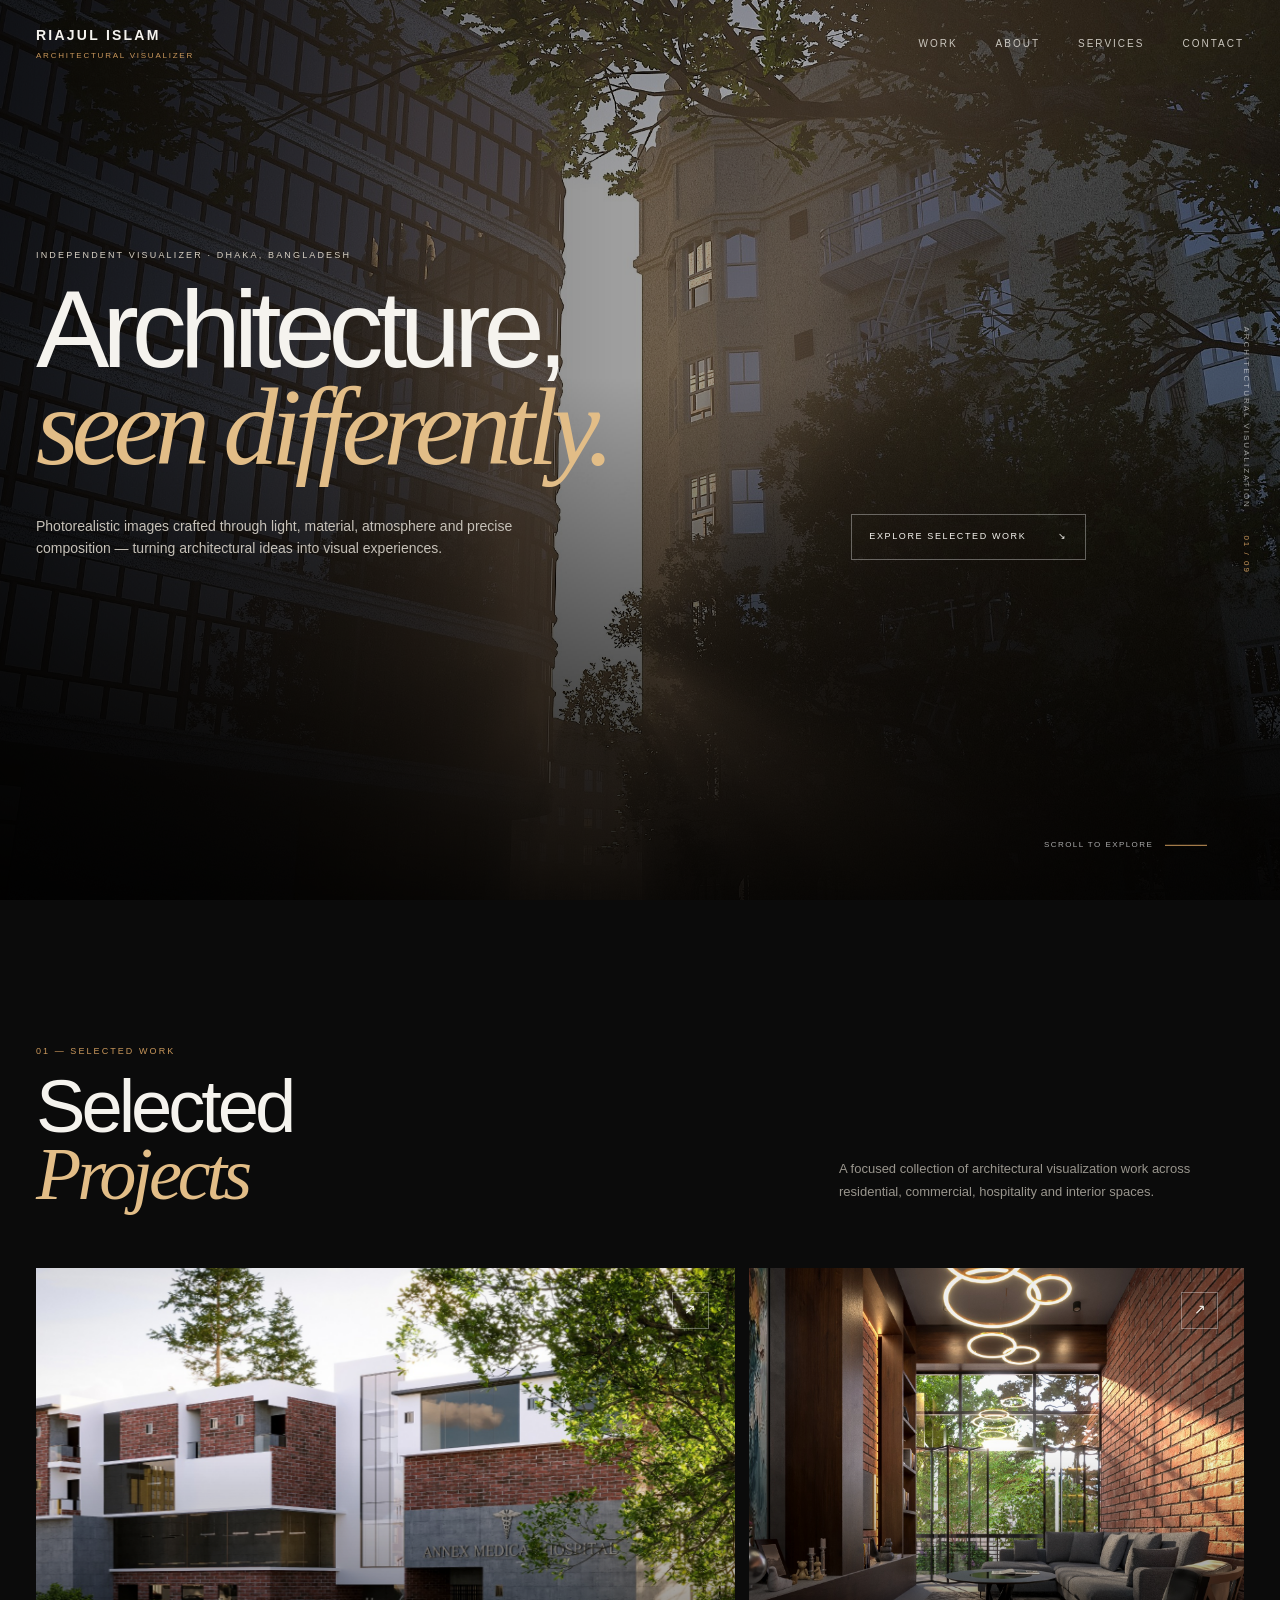
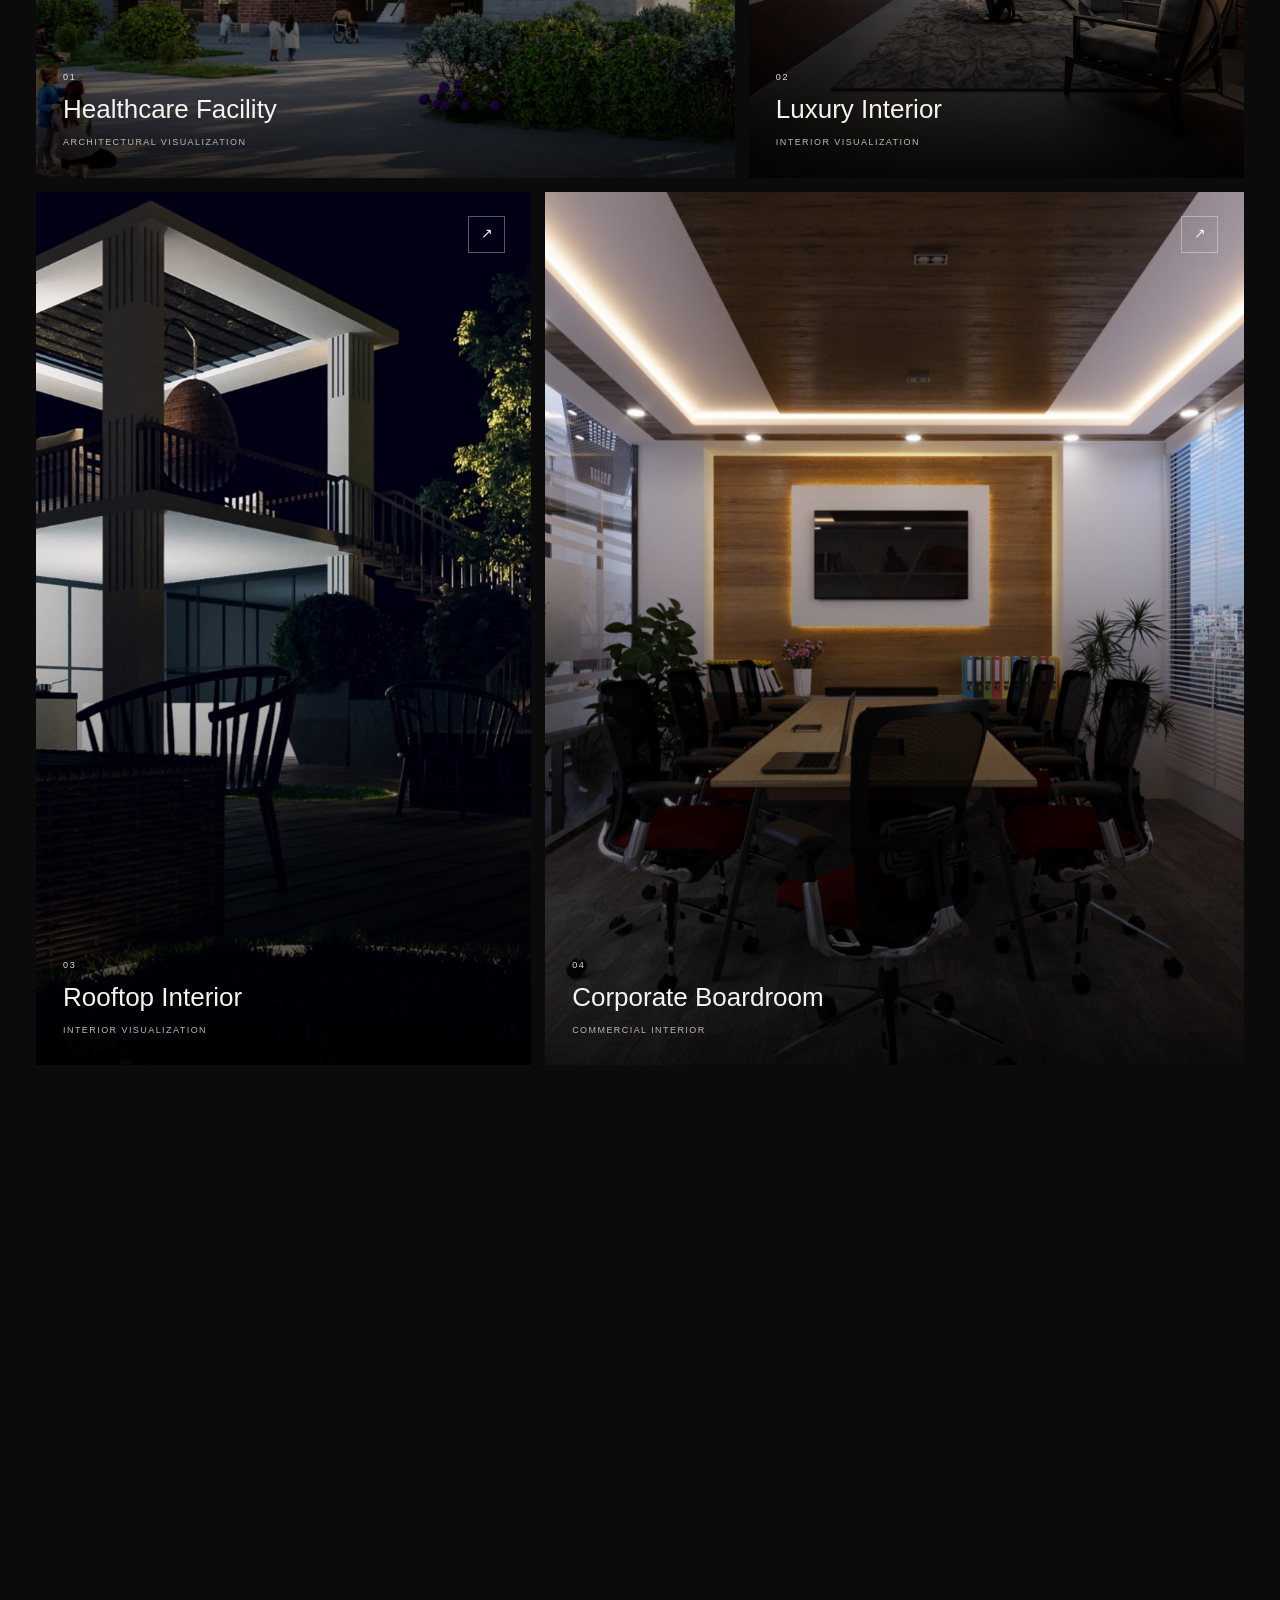
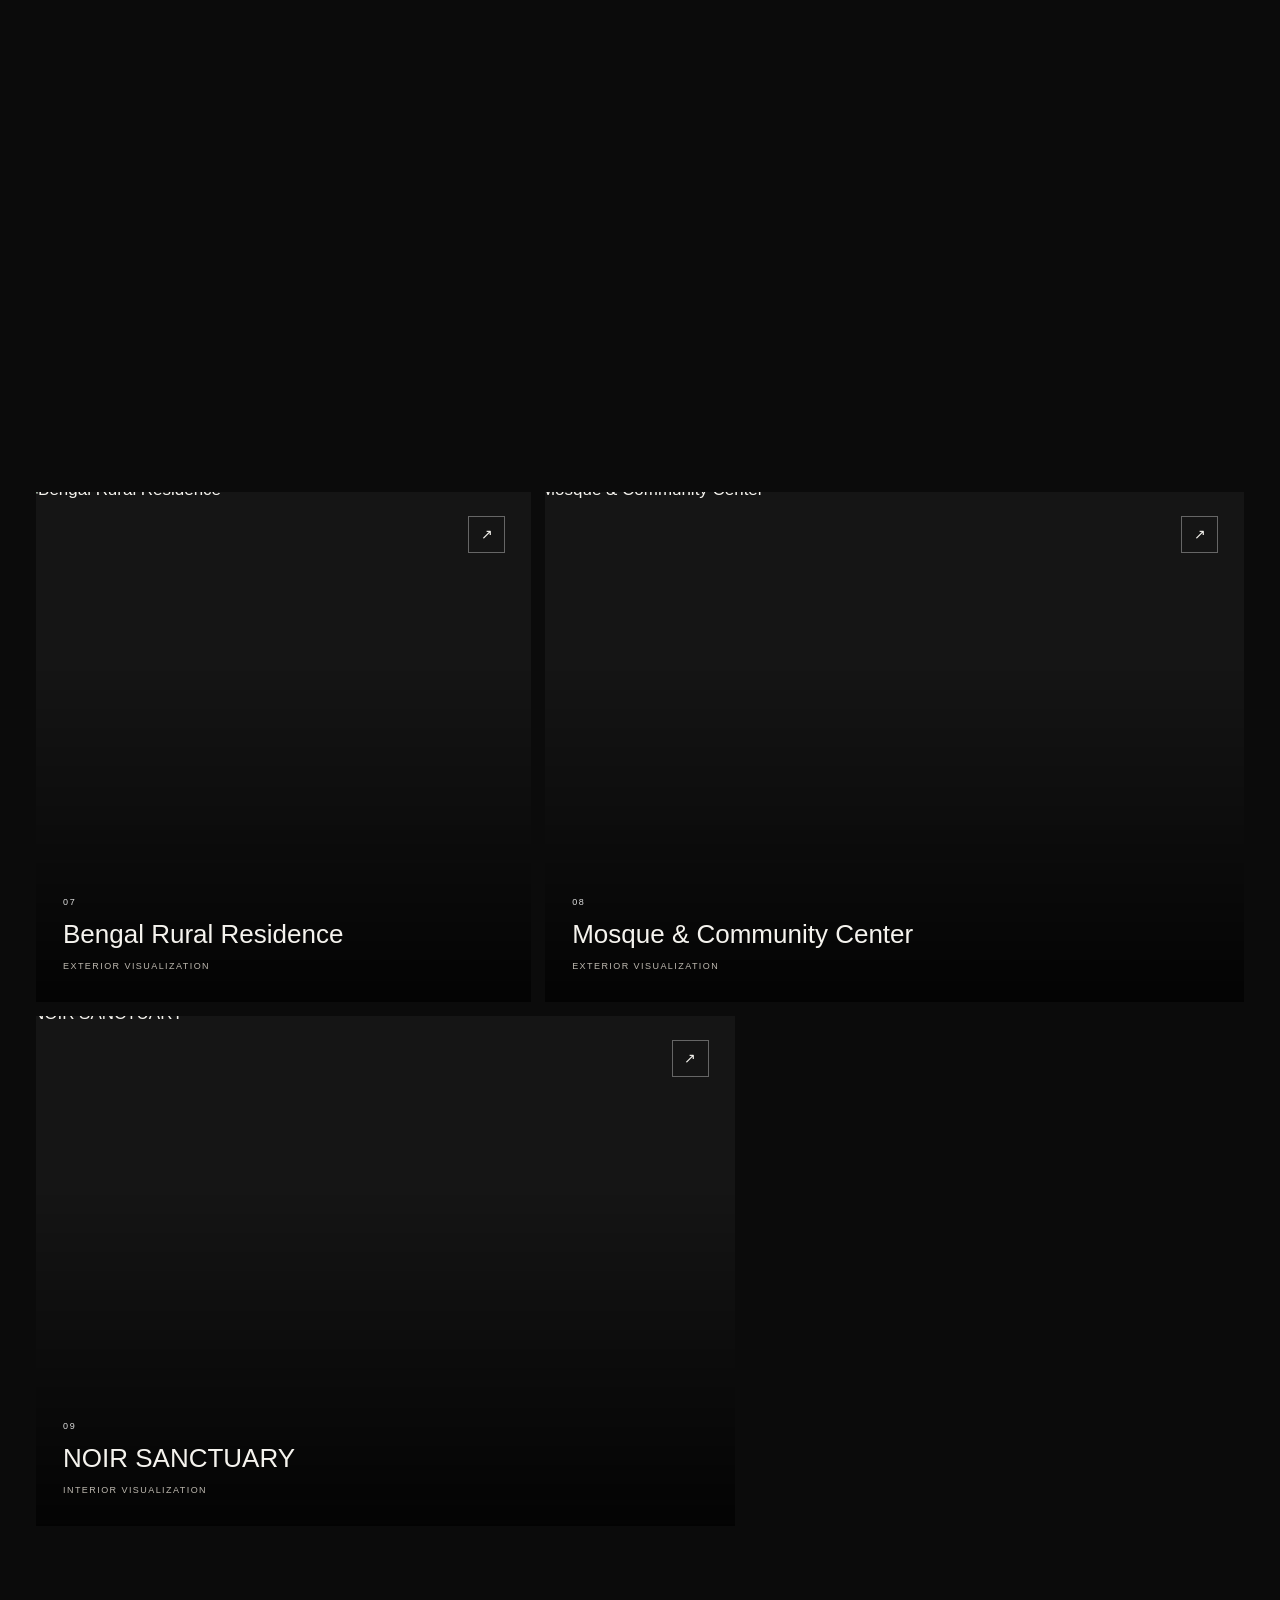
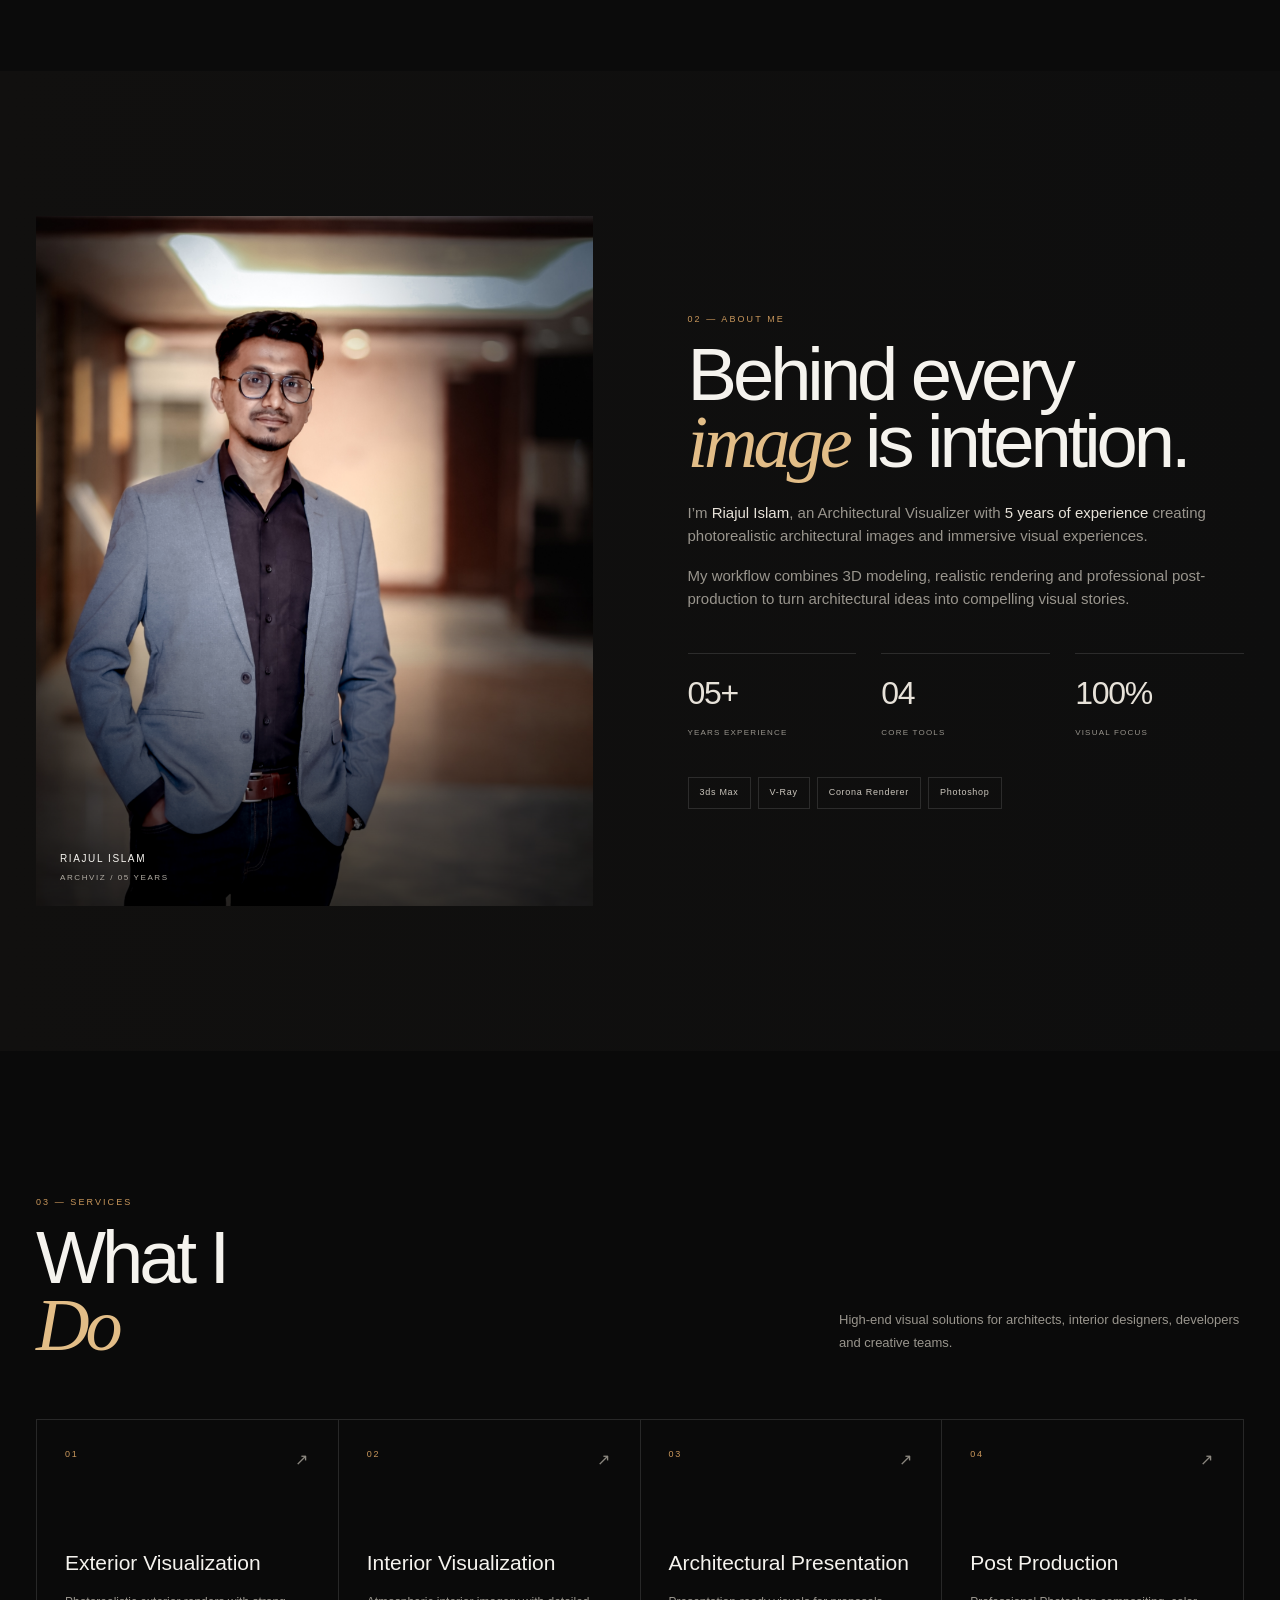
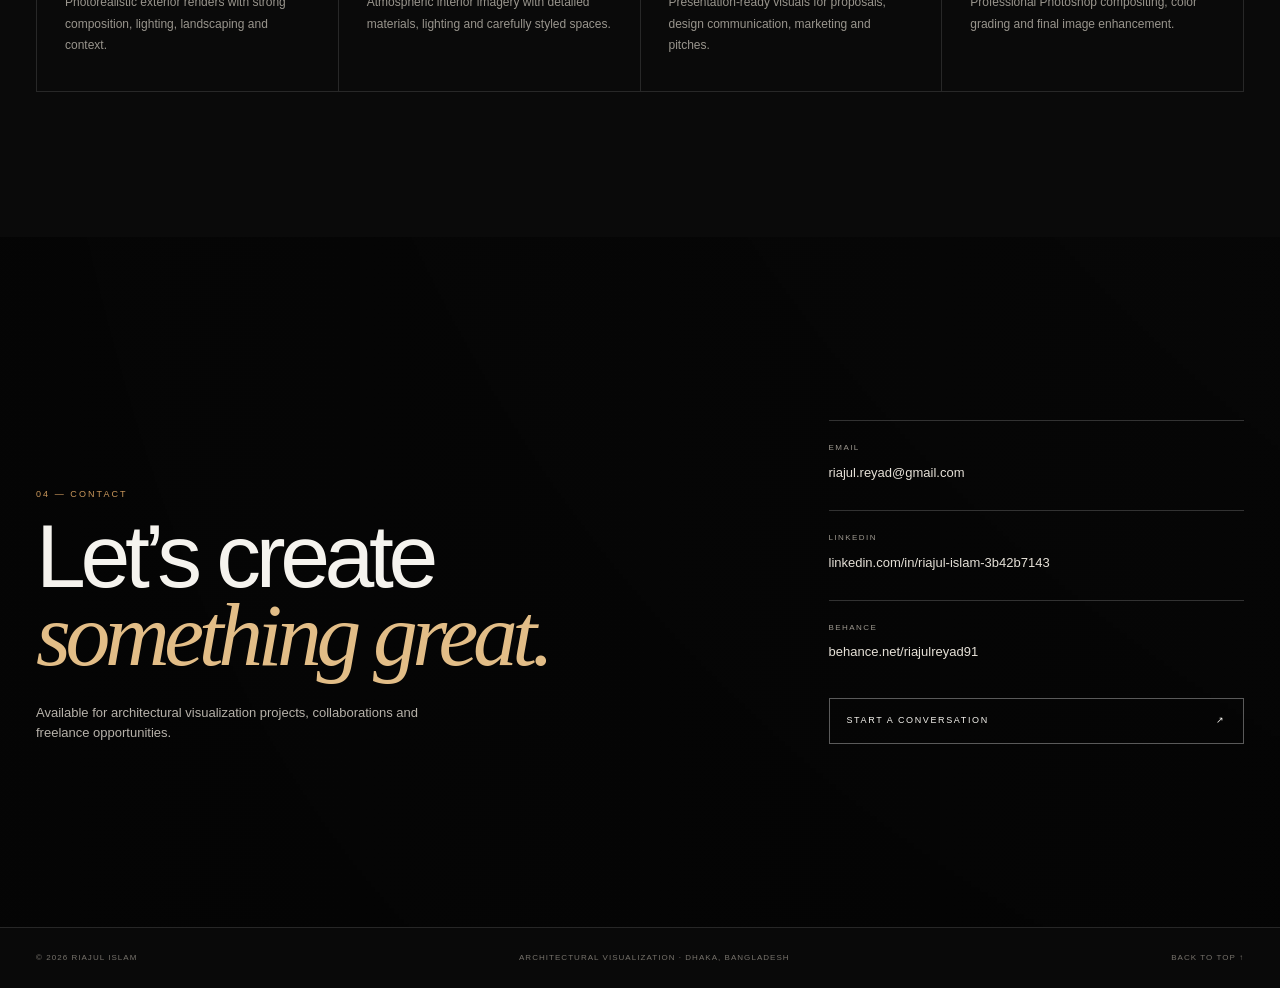
==== commit 11039031: "Update index.html" ====
--- a/index.html
+++ b/index.html
@@ -32,7 +32,7 @@
 <section class="hero">
   <div class="hero-image"><img src="assets/images/hero.jpg" alt="Architectural visualization by Riajul Islam"></div>
   <div class="hero-overlay"></div>
-  <div class="hero-side">ARCHITECTURAL VISUALIZATION <span>01 / 06</span></div>
+  <div class="hero-side">ARCHITECTURAL VISUALIZATION <span>01 / 09</span></div>
   <div class="container hero-content">
     <div class="kicker">Independent Visualizer · Dhaka, Bangladesh</div>
     <h1><span class="hero-line hero-line-1">Architecture,</span><br><em class="hero-line hero-line-2">seen differently.</em></h1>
--- a/assets/css/style.css
+++ b/assets/css/style.css
@@ -114,102 +114,106 @@
 @media(max-width:850px){.container{width:min(var(--max),calc(100% - 30px))}.nav{padding:18px 0}.nav-links{display:none}.menu{display:block}.nav-links.open{display:flex;position:absolute;top:65px;left:15px;right:15px;background:#101010;padding:22px;flex-direction:column;gap:18px;border:1px solid var(--line)}.hero-content{padding-bottom:65px}.hero h1{font-size:clamp(50px,15vw,82px)}.hero-side{display:none}.hero-bottom{align-items:start;flex-direction:column;margin-top:28px}.scroll-cue{display:none}.section{padding:90px 0}.section-head{display:block;margin-bottom:38px}.section-intro{margin-top:22px}.work-grid{display:block}.project-card,.project-card:nth-child(n){min-height:430px;margin-bottom:12px}.about-grid,.contact-inner{grid-template-columns:1fr;gap:45px}.about-image{height:520px}.services{grid-template-columns:1fr 1fr}.service{min-height:245px;padding:22px}.service h3{margin-top:55px;font-size:18px}.contact{min-height:780px;padding:90px 0}.contact-info{gap:22px}.footer .container{flex-direction:column;gap:10px}.project-meta{grid-template-columns:1fr;gap:18px}.gallery{display:block;padding-bottom:60px}.gallery>div{height:430px!important;margin-bottom:12px}.project-nav{padding-bottom:55px}}
 @media(max-width:520px){.services{grid-template-columns:1fr}.service{min-height:220px}.stats{gap:10px}.stat strong{font-size:26px}.card-info h3{font-size:23px}.contact h2{font-size:55px}.footer .container span:nth-child(2){display:none}}
 /* =========================================
-   PREMIUM IMAGE LIGHTBOX
+   PREMIUM PROJECT LIGHTBOX
 ========================================= */
 
 .lightbox {
-    position: fixed;
-    inset: 0;
-    z-index: 9999;
-
-    display: flex;
-    align-items: center;
-    justify-content: center;
-
-    background: rgba(5, 5, 5, 0.96);
-
+  position: fixed;
+  inset: 0;
+  z-index: 9999;
+
+  display: flex;
+  align-items: center;
+  justify-content: center;
+
+  background: rgba(5, 5, 5, 0.96);
+
+  opacity: 0;
+  visibility: hidden;
+  pointer-events: none;
+
+  transition:
+    opacity .35s ease,
+    visibility .35s ease;
+}
+
+.lightbox.active {
+  opacity: 1;
+  visibility: visible;
+  pointer-events: auto;
+}
+
+.lightbox-content {
+  width: min(90vw, 1500px);
+  height: 88vh;
+
+  display: flex;
+  align-items: center;
+  justify-content: center;
+
+  position: relative;
+}
+
+.lightbox-content img {
+  max-width: 100%;
+  max-height: 100%;
+
+  width: auto;
+  height: auto;
+
+  object-fit: contain;
+
+  box-shadow: 0 25px 90px rgba(0,0,0,.6);
+
+  animation: lightboxImageIn .35s ease;
+}
+
+@keyframes lightboxImageIn {
+
+  from {
     opacity: 0;
-    visibility: hidden;
-
-    transition:
-        opacity 0.35s ease,
-        visibility 0.35s ease;
-}
-
-.lightbox.active {
-    opacity: 1;
-    visibility: visible;
-}
-
-.lightbox-content {
-    position: relative;
-
-    width: min(90vw, 1500px);
-    height: 90vh;
-
-    display: flex;
-    align-items: center;
-    justify-content: center;
-}
-
-.lightbox-content img {
-    max-width: 100%;
-    max-height: 100%;
-
-    width: auto;
-    height: auto;
-
-    object-fit: contain;
-
-    opacity: 0;
-    transform: scale(0.96);
-
-    transition:
-        opacity 0.35s ease,
-        transform 0.35s ease;
-
-    box-shadow: 0 20px 80px rgba(0, 0, 0, 0.5);
-}
-
-.lightbox.active .lightbox-content img {
+    transform: scale(.96);
+  }
+
+  to {
     opacity: 1;
     transform: scale(1);
-}
-
-
-/* CLOSE BUTTON */
+  }
+
+}
+
+
+/* CLOSE */
 
 .lightbox-close {
-    position: absolute;
-
-    top: 28px;
-    right: 35px;
-
-    z-index: 10;
-
-    width: 45px;
-    height: 45px;
-
-    border: 1px solid rgba(255,255,255,0.3);
-    border-radius: 50%;
-
-    background: rgba(0,0,0,0.25);
-
-    color: white;
-
-    font-size: 30px;
-    font-weight: 200;
-
-    cursor: pointer;
-
-    transition:
-        background 0.3s ease,
-        transform 0.3s ease;
+  position: absolute;
+
+  top: 25px;
+  right: 30px;
+
+  z-index: 10;
+
+  width: 46px;
+  height: 46px;
+
+  border: 1px solid rgba(255,255,255,.25);
+  border-radius: 50%;
+
+  background: rgba(0,0,0,.25);
+
+  color: #fff;
+
+  font-size: 30px;
+  font-weight: 200;
+
+  cursor: pointer;
+
+  transition: .3s ease;
 }
 
 .lightbox-close:hover {
-    background: rgba(255,255,255,0.12);
-    transform: rotate(90deg);
+  background: rgba(255,255,255,.12);
+  transform: rotate(90deg);
 }
 
 
@@ -217,88 +221,64 @@
 
 .lightbox-prev,
 .lightbox-next {
-    position: absolute;
-
-    top: 50%;
-    transform: translateY(-50%);
-
-    z-index: 10;
-
-    width: 55px;
-    height: 55px;
-
-    border: 1px solid rgba(255,255,255,0.25);
-    border-radius: 50%;
-
-    background: rgba(0,0,0,0.25);
-
-    color: white;
-
-    font-size: 24px;
-
-    cursor: pointer;
-
-    transition:
-        background 0.3s ease,
-        transform 0.3s ease;
+  position: absolute;
+
+  top: 50%;
+  transform: translateY(-50%);
+
+  z-index: 10;
+
+  width: 55px;
+  height: 55px;
+
+  border: 1px solid rgba(255,255,255,.25);
+  border-radius: 50%;
+
+  background: rgba(0,0,0,.25);
+
+  color: #fff;
+
+  font-size: 22px;
+
+  cursor: pointer;
+
+  transition: .3s ease;
 }
 
 .lightbox-prev {
-    left: 30px;
+  left: 28px;
 }
 
 .lightbox-next {
-    right: 30px;
+  right: 28px;
 }
 
 .lightbox-prev:hover {
-    background: rgba(255,255,255,0.12);
-    transform: translateY(-50%) translateX(-3px);
+  background: rgba(255,255,255,.12);
+  transform: translateY(-50%) translateX(-4px);
 }
 
 .lightbox-next:hover {
-    background: rgba(255,255,255,0.12);
-    transform: translateY(-50%) translateX(3px);
+  background: rgba(255,255,255,.12);
+  transform: translateY(-50%) translateX(4px);
 }
 
 
 /* COUNTER */
 
 .lightbox-counter {
-    position: absolute;
-
-    bottom: -35px;
-
-    left: 50%;
-
-    transform: translateX(-50%);
-
-    color: rgba(255,255,255,0.65);
-
-    font-size: 11px;
-
-    letter-spacing: 2px;
-
-    text-transform: uppercase;
-}
-
-
-/* MAKE PROJECT IMAGES CLICKABLE */
-
-.project-gallery img,
-.gallery img,
-.project-image img {
-    cursor: zoom-in;
-
-    transition:
-        transform 0.5s ease,
-        opacity 0.5s ease;
-}
-
-.project-gallery img:hover,
-.gallery img:hover,
-.project-image img:hover {
-    opacity: 0.9;
+  position: absolute;
+
+  bottom: -32px;
+  left: 50%;
+
+  transform: translateX(-50%);
+
+  color: rgba(255,255,255,.65);
+
+  font-size: 11px;
+
+  letter-spacing: 2px;
 }
 
 
@@ -306,34 +286,34 @@
 
 @media (max-width: 768px) {
 
-    .lightbox-content {
-        width: 92vw;
-        height: 80vh;
-    }
-
-    .lightbox-prev,
-    .lightbox-next {
-        width: 42px;
-        height: 42px;
-
-        font-size: 18px;
-    }
-
-    .lightbox-prev {
-        left: 12px;
-    }
-
-    .lightbox-next {
-        right: 12px;
-    }
-
-    .lightbox-close {
-        top: 18px;
-        right: 18px;
-
-        width: 40px;
-        height: 40px;
-
-        font-size: 26px;
-    }
-}
+  .lightbox-content {
+    width: 92vw;
+    height: 78vh;
+  }
+
+  .lightbox-prev,
+  .lightbox-next {
+    width: 42px;
+    height: 42px;
+    font-size: 17px;
+  }
+
+  .lightbox-prev {
+    left: 10px;
+  }
+
+  .lightbox-next {
+    right: 10px;
+  }
+
+  .lightbox-close {
+    top: 15px;
+    right: 15px;
+
+    width: 40px;
+    height: 40px;
+
+    font-size: 25px;
+  }
+
+}
